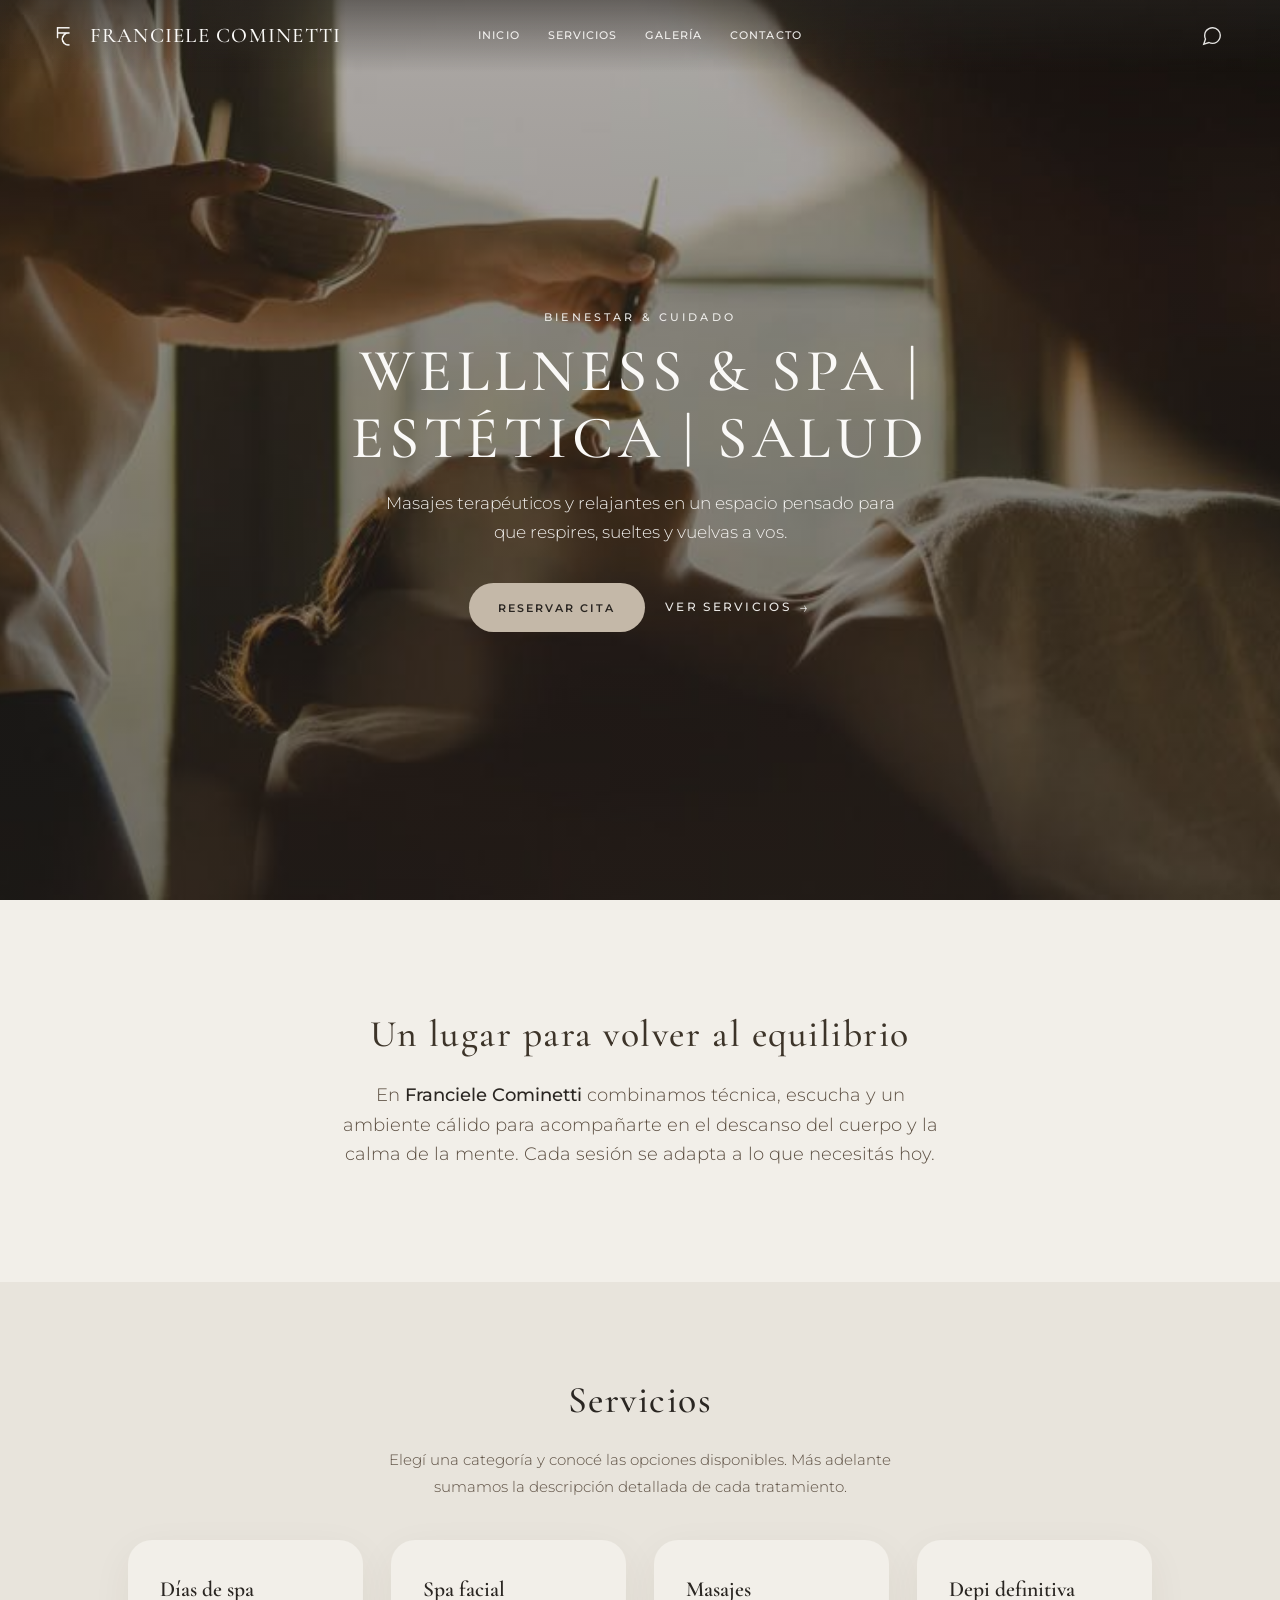
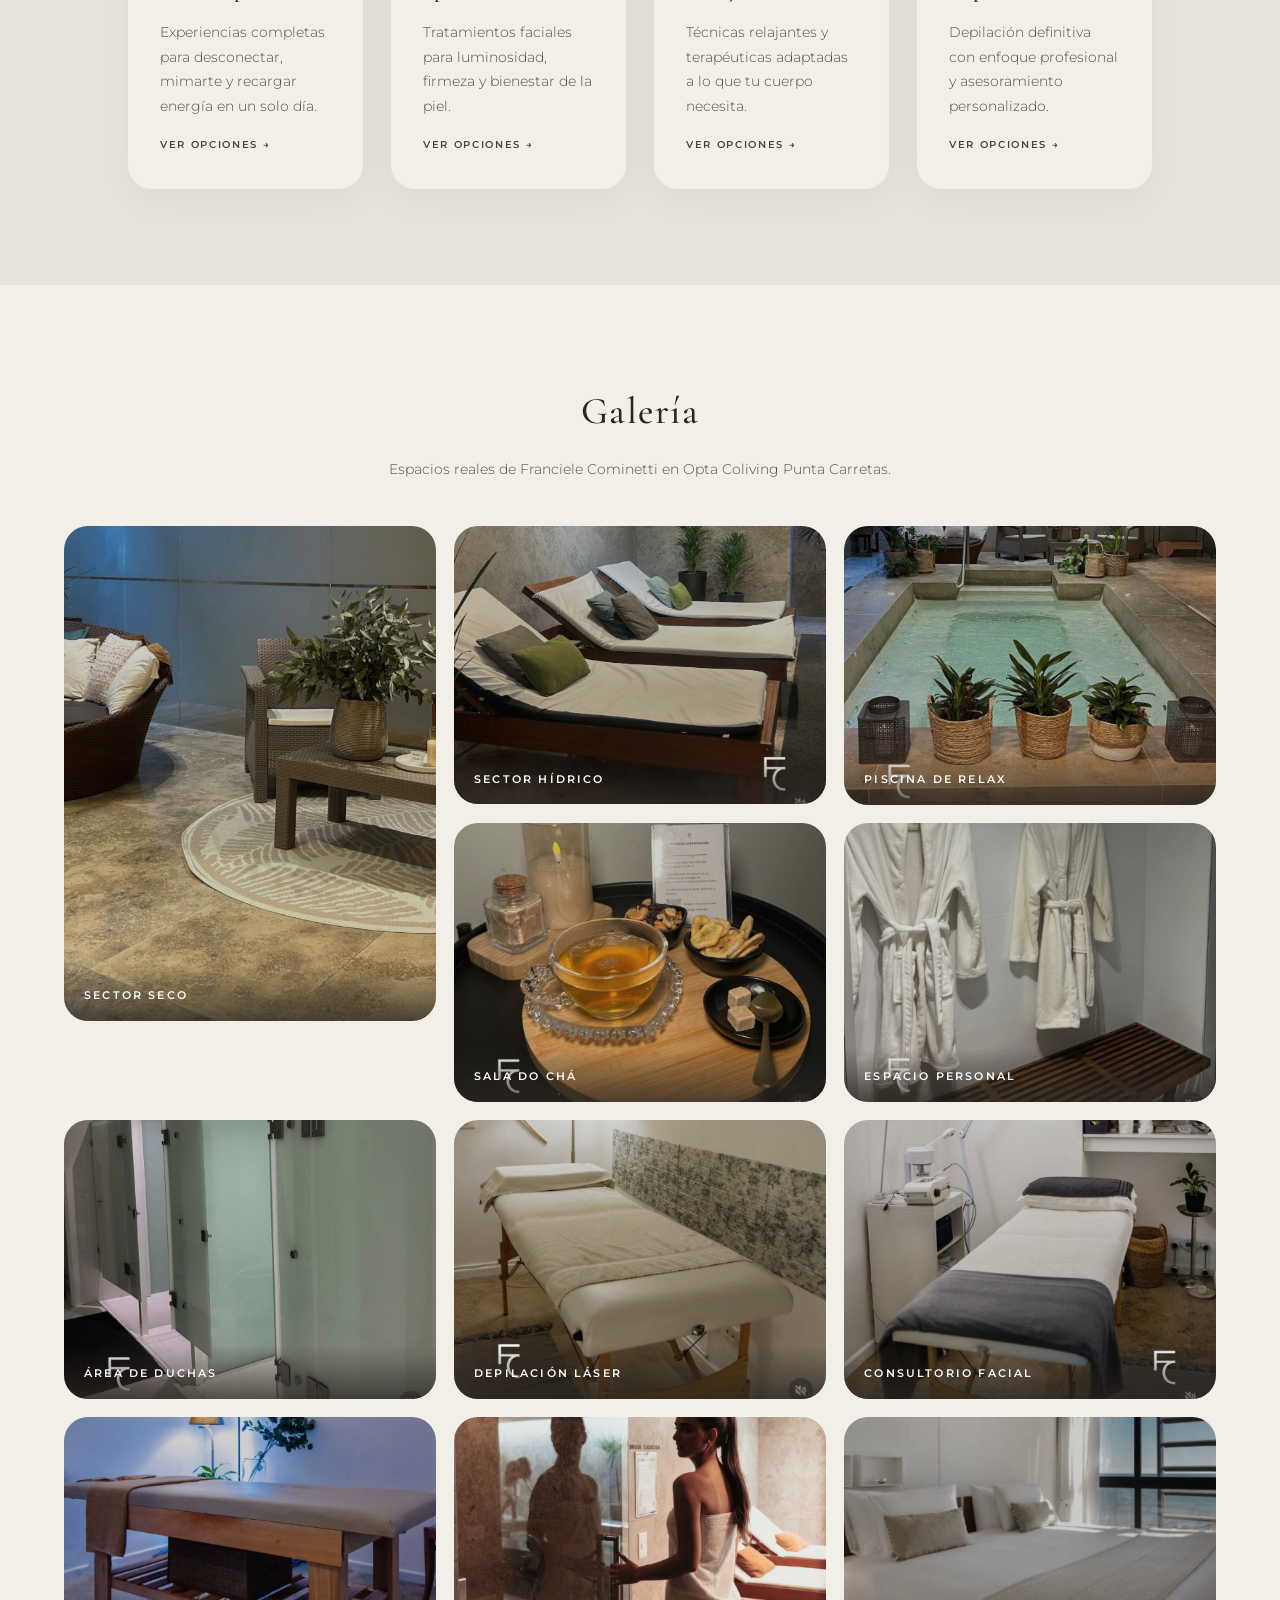
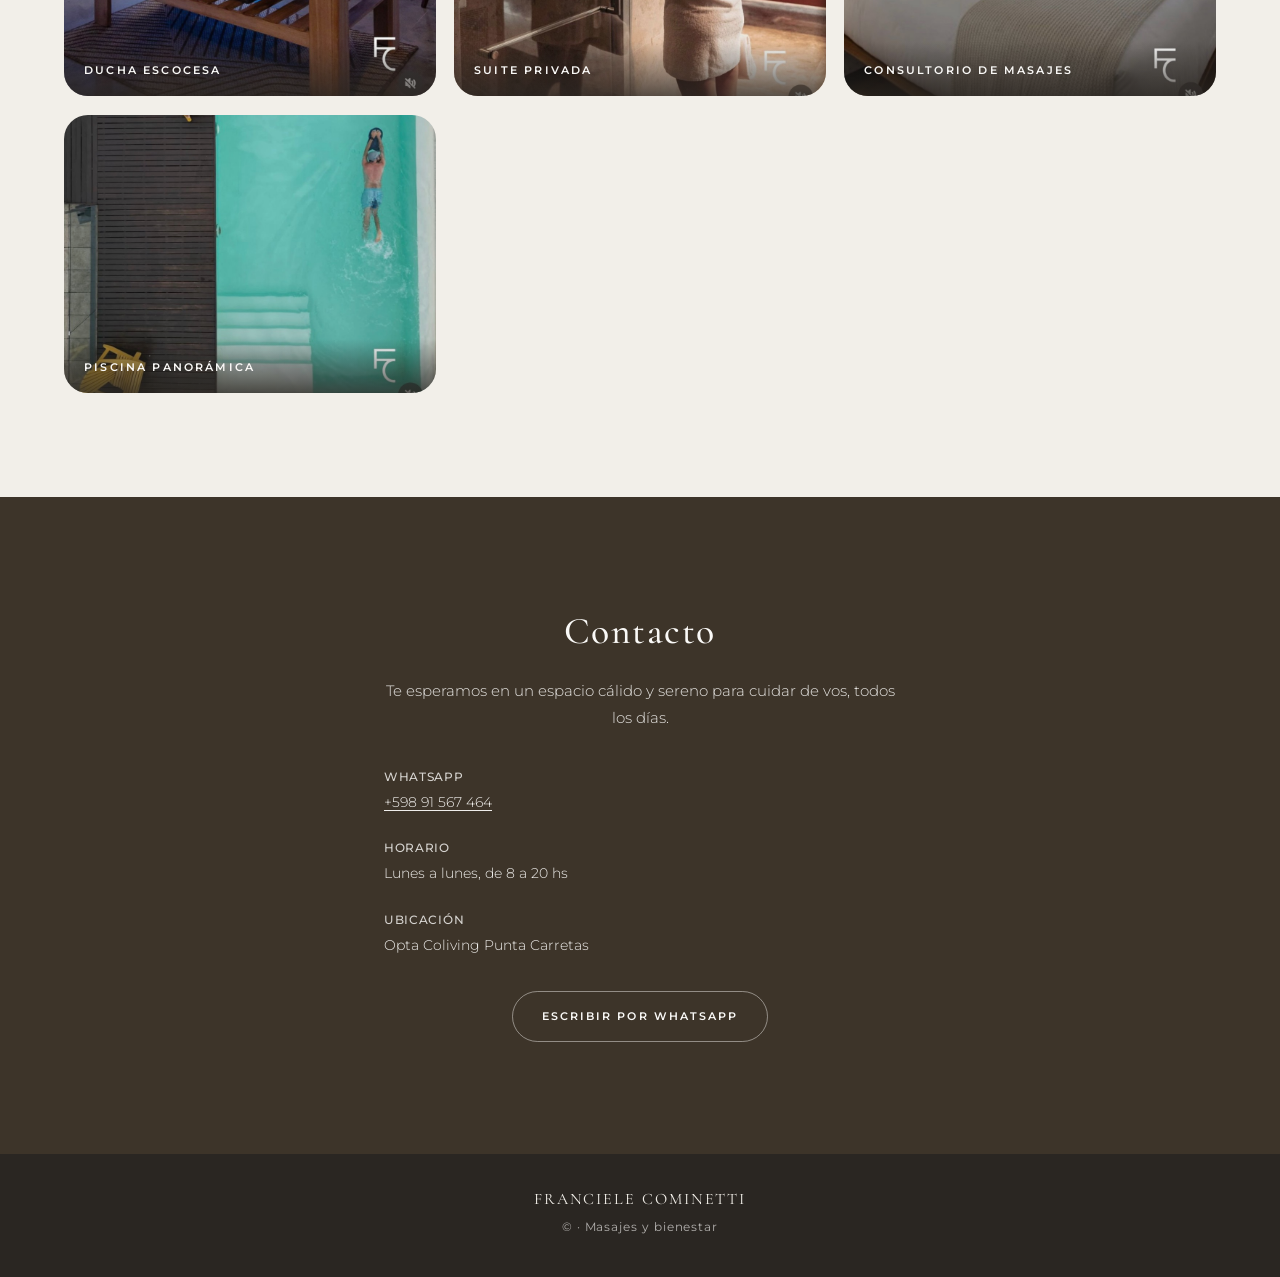
==== index.html @ fbfc8a96 "Create initial Franciele Cominetti website Set up the full multi-page spa site with hero, services, " ====
<!DOCTYPE html>
<html lang="es">
  <head>
    <meta charset="UTF-8" />
    <meta name="viewport" content="width=device-width, initial-scale=1" />
    <meta
      name="description"
      content="Franciele Cominetti — Centro de masajes y bienestar. Experiencias personalizadas en un ambiente cálido y sereno."
    />
    <title>Franciele Cominetti | Masajes y bienestar</title>
    <link rel="preconnect" href="https://fonts.googleapis.com" />
    <link rel="preconnect" href="https://fonts.gstatic.com" crossorigin />
    <link
      href="https://fonts.googleapis.com/css2?family=Cormorant+Garamond:ital,wght@0,400;0,500;0,600;1,400&family=Montserrat:wght@300;400;500;600&display=swap"
      rel="stylesheet"
    />
    <link rel="stylesheet" href="css/styles.css" />
  </head>
  <body>
    <header class="site-header">
      <a href="index.html" class="logo">
        <span class="logo__mark" aria-hidden="true"></span>
        <span class="logo__text">Franciele Cominetti</span>
      </a>
      <nav class="nav" aria-label="Principal">
        <a href="index.html#inicio">Inicio</a>
        <a href="index.html#servicios">Servicios</a>
        <a href="index.html#galeria">Galería</a>
        <a href="index.html#contacto">Contacto</a>
      </nav>
      <a
        class="nav-icon"
        href="index.html#contacto"
        aria-label="Ir a contacto"
      >
        <svg width="22" height="22" viewBox="0 0 24 24" fill="none" stroke="currentColor" stroke-width="1.5" aria-hidden="true">
          <path d="M21 11.5a8.38 8.38 0 0 1-.9 3.8 8.5 8.5 0 0 1-7.6 4.7 8.38 8.38 0 0 1-3.8-.9L3 21l1.9-5.7a8.38 8.38 0 0 1-.9-3.8 8.5 8.5 0 0 1 4.7-7.6 8.38 8.38 0 0 1 3.8-.9h.5a8.48 8.48 0 0 1 8 8v.5z" />
        </svg>
      </a>
    </header>

    <main id="inicio">
      <section class="hero">
        <div class="hero__media" role="img" aria-label="Ambiente de sala de masajes"></div>
        <div class="hero__overlay"></div>
        <div class="hero__content">
          <p class="hero__eyebrow">Bienestar &amp; cuidado</p>
          <h1 class="hero__title">WELLNESS &amp; SPA | ESTÉTICA | SALUD</h1>
          <p class="hero__subtitle">
            Masajes terapéuticos y relajantes en un espacio pensado para que respires, sueltes y vuelvas a vos.
          </p>
          <div class="hero__actions">
            <a class="btn btn--primary" href="index.html#contacto">Reservar cita</a>
            <a class="hero__link" href="#servicios">
              Ver servicios
              <span class="hero__arrow" aria-hidden="true">→</span>
            </a>
          </div>
        </div>
      </section>

      <section class="intro" id="sobre">
        <div class="intro__inner">
          <h2 class="section-title">Un lugar para volver al equilibrio</h2>
          <p class="intro__text">
            En <strong>Franciele Cominetti</strong> combinamos técnica, escucha y un ambiente cálido para
            acompañarte en el descanso del cuerpo y la calma de la mente. Cada sesión se adapta a lo que
            necesitás hoy.
          </p>
        </div>
      </section>

      <section class="services-landing" id="servicios">
        <div class="services-landing__inner">
          <h2 class="section-title section-title--dark">Servicios</h2>
          <p class="services-landing__lead">
            Elegí una categoría y conocé las opciones disponibles. Más adelante sumamos la descripción detallada de cada tratamiento.
          </p>
          <ul class="services-landing__grid">
            <li>
              <a href="dias-spa.html" class="service-card">
                <h3 class="service-card__title">Días de spa</h3>
                <p class="service-card__text">
                  Experiencias completas para desconectar, mimarte y recargar energía en un solo día.
                </p>
                <span class="service-card__cta">Ver opciones →</span>
              </a>
            </li>
            <li>
              <a href="spa-facial.html" class="service-card">
                <h3 class="service-card__title">Spa facial</h3>
                <p class="service-card__text">
                  Tratamientos faciales para luminosidad, firmeza y bienestar de la piel.
                </p>
                <span class="service-card__cta">Ver opciones →</span>
              </a>
            </li>
            <li>
              <a href="masajes.html" class="service-card">
                <h3 class="service-card__title">Masajes</h3>
                <p class="service-card__text">
                  Técnicas relajantes y terapéuticas adaptadas a lo que tu cuerpo necesita.
                </p>
                <span class="service-card__cta">Ver opciones →</span>
              </a>
            </li>
            <li>
              <a href="depi-definitiva.html" class="service-card">
                <h3 class="service-card__title">Depi definitiva</h3>
                <p class="service-card__text">
                  Depilación definitiva con enfoque profesional y asesoramiento personalizado.
                </p>
                <span class="service-card__cta">Ver opciones →</span>
              </a>
            </li>
          </ul>
        </div>
      </section>

      <section class="gallery" id="galeria">
        <div class="gallery__inner">
          <h2 class="section-title section-title--dark">Galería</h2>
          <p class="gallery__lead">
            Espacios reales de Franciele Cominetti en Opta Coliving Punta Carretas.
          </p>
          <div class="gallery__grid">
            <figure class="gallery__item gallery__item--tall">
              <img
                src="assets/gallery/gallery-01.png"
                alt="Sector seco del spa"
                width="1080"
                height="1350"
                loading="lazy"
              />
              <figcaption>Sector seco</figcaption>
            </figure>
            <figure class="gallery__item">
              <img
                src="assets/gallery/gallery-02.png"
                alt="Sector hídrico con reposeras"
                width="1080"
                height="1350"
                loading="lazy"
              />
              <figcaption>Sector hídrico</figcaption>
            </figure>
            <figure class="gallery__item">
              <img
                src="assets/gallery/gallery-03.png"
                alt="Pileta del sector hídrico"
                width="1080"
                height="1350"
                loading="lazy"
              />
              <figcaption>Piscina de relax</figcaption>
            </figure>
            <figure class="gallery__item">
              <img
                src="assets/gallery/gallery-04.png"
                alt="Sala de té"
                width="1080"
                height="1350"
                loading="lazy"
              />
              <figcaption>Sala do chá</figcaption>
            </figure>
            <figure class="gallery__item">
              <img
                src="assets/gallery/gallery-05.png"
                alt="Espacio personal con lockers"
                width="1080"
                height="1350"
                loading="lazy"
              />
              <figcaption>Espacio personal</figcaption>
            </figure>
            <figure class="gallery__item">
              <img
                src="assets/gallery/gallery-06.png"
                alt="Área de duchas privadas"
                width="1080"
                height="1350"
                loading="lazy"
              />
              <figcaption>Área de duchas</figcaption>
            </figure>
            <figure class="gallery__item">
              <img
                src="assets/gallery/gallery-07.png"
                alt="Consultorio de depilación láser"
                width="1080"
                height="1350"
                loading="lazy"
              />
              <figcaption>Depilación láser</figcaption>
            </figure>
            <figure class="gallery__item">
              <img
                src="assets/gallery/gallery-08.png"
                alt="Consultorio facial"
                width="1080"
                height="1350"
                loading="lazy"
              />
              <figcaption>Consultorio facial</figcaption>
            </figure>
            <figure class="gallery__item">
              <img
                src="assets/gallery/gallery-09.png"
                alt="Ducha escocesa"
                width="1080"
                height="1350"
                loading="lazy"
              />
              <figcaption>Ducha escocesa</figcaption>
            </figure>
            <figure class="gallery__item">
              <img
                src="assets/gallery/gallery-10.png"
                alt="Suite privada"
                width="1080"
                height="1350"
                loading="lazy"
              />
              <figcaption>Suite privada</figcaption>
            </figure>
            <figure class="gallery__item">
              <img
                src="assets/gallery/gallery-11.png"
                alt="Consultorio de masajes"
                width="1080"
                height="1350"
                loading="lazy"
              />
              <figcaption>Consultorio de masajes</figcaption>
            </figure>
            <figure class="gallery__item">
              <img
                src="assets/gallery/gallery-12.png"
                alt="Piscina panorámica"
                width="1080"
                height="1350"
                loading="lazy"
              />
              <figcaption>Piscina panorámica</figcaption>
            </figure>
          </div>
        </div>
      </section>

      <section class="contact" id="contacto">
        <div class="contact__inner">
          <h2 class="section-title">Contacto</h2>
          <p class="contact__text">
            Te esperamos en un espacio cálido y sereno para cuidar de vos, todos los días.
          </p>
          <div class="contact__block">
            <p><strong>WhatsApp</strong><br /><a href="https://wa.me/59891567464">+598 91 567 464</a></p>
            <p><strong>Horario</strong><br />Lunes a lunes, de 8 a 20 hs</p>
            <p><strong>Ubicación</strong><br />Opta Coliving Punta Carretas</p>
          </div>
          <a class="btn btn--primary btn--outline" href="https://wa.me/59891567464">Escribir por WhatsApp</a>
        </div>
      </section>
    </main>

    <footer class="site-footer">
      <p class="site-footer__brand">Franciele Cominetti</p>
      <p class="site-footer__copy">© <span id="year"></span> · Masajes y bienestar</p>
    </footer>

    <script src="js/main.js"></script>
  </body>
</html>
---- css/styles.css ----
/* Franciele Cominetti — base estética: cálida, serif + sans, mucho aire */

:root {
  --cream: #f2efe9;
  --cream-dark: #e8e4dc;
  --wood: #3d3429;
  --wood-soft: #5c4f42;
  --charcoal: #2a2622;
  --sand: #c4b8a8;
  --sand-deep: #a89884;
  --white: #faf9f7;
  --overlay: rgba(42, 38, 34, 0.45);
  --radius-pill: 999px;
  --radius-card: 24px;
  --font-serif: "Cormorant Garamond", Georgia, serif;
  --font-sans: "Montserrat", system-ui, sans-serif;
  --header-h: 4.5rem;
  --ease: cubic-bezier(0.4, 0, 0.2, 1);
}

*,
*::before,
*::after {
  box-sizing: border-box;
}

html {
  scroll-behavior: smooth;
}

body {
  margin: 0;
  font-family: var(--font-sans);
  font-weight: 400;
  font-size: 1rem;
  line-height: 1.65;
  color: var(--charcoal);
  background: var(--cream);
}

img {
  max-width: 100%;
  height: auto;
  display: block;
  vertical-align: middle;
}

a {
  color: inherit;
  text-decoration: none;
}

a:hover {
  opacity: 0.85;
}

/* ——— Header ——— */
.site-header {
  position: fixed;
  top: 0;
  left: 0;
  right: 0;
  z-index: 100;
  display: grid;
  grid-template-columns: 1fr auto 1fr;
  align-items: center;
  gap: 1rem;
  min-height: var(--header-h);
  padding: 0 clamp(1.25rem, 4vw, 3rem);
  background: linear-gradient(to bottom, rgba(42, 38, 34, 0.55), transparent);
  color: var(--white);
}

.site-header .logo {
  justify-self: start;
  display: inline-flex;
  align-items: center;
  gap: 0.65rem;
  font-family: var(--font-serif);
  font-size: clamp(1.05rem, 2.2vw, 1.3rem);
  font-weight: 500;
  letter-spacing: 0.06em;
  text-transform: uppercase;
  color: inherit;
}

/* Monograma: el PNG tiene letras claras sobre negro; máscara por luminancia = sin “caja” negra */
.logo__mark {
  display: block;
  flex-shrink: 0;
  width: clamp(1.5rem, 3.4vw, 1.95rem);
  height: clamp(1.85rem, 4.2vw, 2.4rem);
  background-color: currentColor;
  -webkit-mask-image: url("../assets/logo/logo-fc.png");
  mask-image: url("../assets/logo/logo-fc.png");
  -webkit-mask-size: contain;
  mask-size: contain;
  -webkit-mask-repeat: no-repeat;
  mask-repeat: no-repeat;
  -webkit-mask-position: center;
  mask-position: center;
  mask-mode: luminance;
}

.logo__text {
  line-height: 1.15;
}

/* Header en páginas internas (sin hero a pantalla completa) */
.site-header--page {
  background: rgba(242, 239, 233, 0.94);
  color: var(--charcoal);
  border-bottom: 1px solid rgba(61, 52, 41, 0.08);
  backdrop-filter: blur(10px);
  -webkit-backdrop-filter: blur(10px);
}

.site-header--page .logo {
  color: var(--charcoal);
}

.site-header--page .nav a {
  color: var(--charcoal);
  opacity: 0.88;
}

.site-header--page .nav a:hover,
.site-header--page .nav a[aria-current="page"] {
  opacity: 1;
}

.site-header--page .nav a[aria-current="page"] {
  text-decoration: underline;
  text-underline-offset: 4px;
}

.site-header--page .nav-icon {
  color: var(--wood);
}

.nav {
  display: none;
  flex-wrap: wrap;
  justify-content: center;
  gap: clamp(0.65rem, 1.8vw, 1.35rem) clamp(1rem, 2.5vw, 1.75rem);
  font-size: 0.68rem;
  font-weight: 500;
  letter-spacing: 0.1em;
  text-transform: uppercase;
  max-width: 52rem;
}

.nav a {
  opacity: 0.92;
}

.nav a:hover {
  opacity: 1;
}

.nav-icon {
  justify-self: end;
  display: flex;
  align-items: center;
  justify-content: center;
  width: 2.5rem;
  height: 2.5rem;
  border-radius: 50%;
  color: var(--white);
  opacity: 0.9;
  transition: opacity 0.35s var(--ease), transform 0.35s var(--ease);
}

.nav-icon:hover {
  opacity: 1;
  transform: scale(1.05);
}

@media (min-width: 768px) {
  .nav {
    display: flex;
  }
}

/* ——— Hero ——— */
.hero {
  position: relative;
  min-height: 100vh;
  min-height: 100dvh;
  display: flex;
  align-items: center;
  justify-content: center;
  padding: calc(var(--header-h) + 2rem) clamp(1.25rem, 5vw, 3rem) 4rem;
  text-align: center;
  color: var(--white);
}

.hero__media {
  position: absolute;
  inset: 0;
  background-color: var(--wood);
  background-image: url("../assets/hero/hero-main.png");
  background-size: cover;
  background-position: center center;
}

.hero__overlay {
  position: absolute;
  inset: 0;
  background: linear-gradient(
    180deg,
    rgba(42, 38, 34, 0.35) 0%,
    var(--overlay) 45%,
    rgba(42, 38, 34, 0.55) 100%
  );
}

.hero__content {
  position: relative;
  z-index: 1;
  max-width: 40rem;
  animation: heroIn 1.2s var(--ease) both;
}

@keyframes heroIn {
  from {
    opacity: 0;
    transform: translateY(18px);
  }
  to {
    opacity: 1;
    transform: translateY(0);
  }
}

.hero__eyebrow {
  margin: 0 0 0.75rem;
  font-size: 0.7rem;
  font-weight: 500;
  letter-spacing: 0.28em;
  text-transform: uppercase;
  opacity: 0.9;
}

.hero__title {
  margin: 0 0 1rem;
  font-family: var(--font-serif);
  font-weight: 500;
  font-size: clamp(2.35rem, 7vw, 3.75rem);
  line-height: 1.12;
  letter-spacing: 0.08em;
  text-transform: uppercase;
}

.hero__subtitle {
  margin: 0 0 2.25rem;
  font-size: clamp(0.95rem, 2vw, 1.05rem);
  font-weight: 300;
  line-height: 1.75;
  opacity: 0.95;
  max-width: 32rem;
  margin-left: auto;
  margin-right: auto;
}

.hero__actions {
  display: flex;
  flex-direction: column;
  align-items: center;
  gap: 1.25rem;
}

@media (min-width: 480px) {
  .hero__actions {
    flex-direction: row;
    flex-wrap: wrap;
    justify-content: center;
  }
}

.btn {
  display: inline-flex;
  align-items: center;
  justify-content: center;
  padding: 0.95rem 1.85rem;
  font-family: var(--font-sans);
  font-size: 0.7rem;
  font-weight: 600;
  letter-spacing: 0.18em;
  text-transform: uppercase;
  border: none;
  border-radius: var(--radius-pill);
  cursor: pointer;
  transition: background 0.4s var(--ease), color 0.4s var(--ease), transform 0.35s var(--ease);
}

.btn--primary {
  background: var(--sand);
  color: var(--charcoal);
}

.btn--primary:hover {
  background: var(--cream);
  transform: translateY(-2px);
}

.btn--outline {
  background: transparent;
  color: var(--white);
  border: 1px solid rgba(250, 249, 247, 0.45);
}

.btn--outline:hover {
  background: rgba(250, 249, 247, 0.12);
  border-color: rgba(250, 249, 247, 0.65);
}

.hero__link {
  font-size: 0.72rem;
  font-weight: 500;
  letter-spacing: 0.2em;
  text-transform: uppercase;
  color: var(--white);
  display: inline-flex;
  align-items: center;
  gap: 0.5rem;
  opacity: 0.92;
  transition: gap 0.35s var(--ease), opacity 0.35s var(--ease);
}

.hero__link:hover {
  opacity: 1;
  gap: 0.65rem;
}

.hero__arrow {
  font-size: 1rem;
  font-weight: 300;
}

/* ——— Sections shared ——— */
.section-title {
  margin: 0 0 1.5rem;
  font-family: var(--font-serif);
  font-weight: 500;
  font-size: clamp(1.75rem, 4vw, 2.35rem);
  letter-spacing: 0.04em;
  line-height: 1.2;
  text-align: center;
  color: var(--wood);
}

.section-title--dark {
  color: var(--charcoal);
}

/* ——— Intro ——— */
.intro {
  padding: clamp(4.5rem, 12vw, 7rem) clamp(1.25rem, 5vw, 3rem);
  background: var(--cream);
}

.intro__inner {
  max-width: 38rem;
  margin: 0 auto;
  text-align: center;
}

.intro__text {
  margin: 0;
  font-size: clamp(1rem, 2.2vw, 1.125rem);
  font-weight: 300;
  color: var(--wood-soft);
}

.intro__text strong {
  font-weight: 500;
  color: var(--charcoal);
}

/* ——— Inicio: grid de servicios (tarjetas a otras páginas) ——— */
.services-landing {
  padding: clamp(4rem, 10vw, 6rem) clamp(1.25rem, 5vw, 3rem);
  background: var(--cream-dark);
  scroll-margin-top: calc(var(--header-h) + 0.75rem);
}

.services-landing__inner {
  max-width: 64rem;
  margin: 0 auto;
}

.services-landing__lead {
  margin: 0 auto 2.5rem;
  max-width: 36rem;
  text-align: center;
  font-size: 0.95rem;
  font-weight: 300;
  color: var(--wood-soft);
  line-height: 1.75;
}

.services-landing__grid {
  list-style: none;
  margin: 0;
  padding: 0;
  display: grid;
  gap: 1.5rem;
}

@media (min-width: 560px) {
  .services-landing__grid {
    grid-template-columns: repeat(2, 1fr);
  }
}

@media (min-width: 1000px) {
  .services-landing__grid {
    grid-template-columns: repeat(4, 1fr);
    gap: 1.75rem;
  }
}

.service-card {
  display: block;
  height: 100%;
  background: var(--cream);
  border-radius: var(--radius-card);
  padding: clamp(1.5rem, 3vw, 2rem);
  box-shadow: 0 12px 40px rgba(61, 52, 41, 0.06);
  transition: transform 0.45s var(--ease), box-shadow 0.45s var(--ease);
  color: inherit;
}

.service-card:hover {
  transform: translateY(-4px);
  box-shadow: 0 20px 48px rgba(61, 52, 41, 0.1);
}

.service-card__title {
  margin: 0 0 0.75rem;
  font-family: var(--font-serif);
  font-size: 1.35rem;
  font-weight: 600;
  color: var(--charcoal);
}

.service-card__text {
  margin: 0;
  font-size: 0.9rem;
  font-weight: 300;
  color: var(--wood-soft);
  line-height: 1.7;
}

.service-card__cta {
  display: inline-block;
  margin-top: 1.15rem;
  font-size: 0.65rem;
  font-weight: 600;
  letter-spacing: 0.16em;
  text-transform: uppercase;
  color: var(--wood);
  opacity: 0.9;
}

.service-card:hover .service-card__cta {
  opacity: 1;
}

/* ——— Páginas internas de servicio ——— */
.page-main {
  padding-top: var(--header-h);
}

.page-head {
  padding: clamp(2.5rem, 6vw, 3.5rem) clamp(1.25rem, 5vw, 3rem) clamp(1.5rem, 4vw, 2rem);
  text-align: center;
  background: var(--cream);
}

.page-head--alt {
  background: var(--cream-dark);
}

.back-link {
  display: inline-block;
  margin-bottom: 1.25rem;
  font-size: 0.68rem;
  font-weight: 600;
  letter-spacing: 0.12em;
  text-transform: uppercase;
  color: var(--wood-soft);
  transition: color 0.3s var(--ease);
}

.back-link:hover {
  color: var(--charcoal);
  opacity: 1;
}

.page-head__title {
  margin: 0 0 1rem;
  font-family: var(--font-serif);
  font-weight: 500;
  font-size: clamp(2rem, 5vw, 2.75rem);
  letter-spacing: 0.06em;
  line-height: 1.15;
  text-transform: uppercase;
  color: var(--charcoal);
}

.page-head__intro {
  margin: 0 auto;
  max-width: 38rem;
  font-size: 0.95rem;
  font-weight: 300;
  color: var(--wood-soft);
  line-height: 1.75;
}

.page-head__intro em {
  font-style: italic;
  font-size: 0.9em;
  opacity: 0.92;
}

.page-cta {
  margin: 2.5rem 0 0;
  text-align: center;
}

.service-section {
  padding: clamp(3.75rem, 9vw, 5.5rem) clamp(1.25rem, 5vw, 3rem);
  background: var(--cream);
  scroll-margin-top: calc(var(--header-h) + 0.75rem);
}

.service-section--after-head {
  padding-top: clamp(2rem, 5vw, 3rem);
}

.service-section--alt {
  background: var(--cream-dark);
}

.service-section__inner {
  max-width: 56rem;
  margin: 0 auto;
}

.service-section__title {
  margin: 0 0 1rem;
  font-family: var(--font-serif);
  font-weight: 500;
  font-size: clamp(1.85rem, 4.2vw, 2.5rem);
  letter-spacing: 0.05em;
  line-height: 1.15;
  text-align: center;
  color: var(--charcoal);
}

.service-section__intro {
  margin: 0 auto 2.25rem;
  max-width: 38rem;
  text-align: center;
  font-size: 0.95rem;
  font-weight: 300;
  color: var(--wood-soft);
  line-height: 1.75;
}

.service-section__intro em {
  font-style: italic;
  font-size: 0.88em;
  opacity: 0.92;
}

.service-subgrid {
  list-style: none;
  margin: 0;
  padding: 0;
  display: grid;
  gap: 1.25rem;
}

@media (min-width: 560px) {
  .service-subgrid {
    grid-template-columns: repeat(2, 1fr);
    gap: 1.35rem;
  }
}

@media (min-width: 900px) {
  .service-subgrid {
    grid-template-columns: repeat(3, 1fr);
  }
}

.service-subcard {
  background: var(--cream);
  border-radius: var(--radius-card);
  padding: clamp(1.35rem, 2.5vw, 1.75rem);
  box-shadow: 0 10px 36px rgba(61, 52, 41, 0.06);
  transition: transform 0.45s var(--ease), box-shadow 0.45s var(--ease);
}

.service-section--alt .service-subcard {
  background: var(--cream);
}

.service-subcard:hover {
  transform: translateY(-3px);
  box-shadow: 0 18px 44px rgba(61, 52, 41, 0.09);
}

.service-subcard__name {
  margin: 0 0 0.65rem;
  font-family: var(--font-serif);
  font-size: 1.2rem;
  font-weight: 600;
  color: var(--charcoal);
}

.service-subcard__desc {
  margin: 0;
  font-size: 0.85rem;
  font-weight: 300;
  color: var(--wood-soft);
  line-height: 1.65;
  font-style: italic;
  opacity: 0.95;
}

/* ——— Gallery ——— */
.gallery {
  padding: clamp(4rem, 10vw, 6.5rem) clamp(1.25rem, 5vw, 3rem);
  background: var(--cream);
  scroll-margin-top: calc(var(--header-h) + 0.75rem);
}

.gallery__inner {
  max-width: 72rem;
  margin: 0 auto;
}

.gallery__lead {
  margin: 0 auto 2.75rem;
  max-width: 34rem;
  text-align: center;
  font-size: 0.9rem;
  font-weight: 300;
  color: var(--wood-soft);
}

.gallery__grid {
  display: grid;
  gap: 1rem;
  grid-template-columns: 1fr;
}

@media (min-width: 700px) {
  .gallery__grid {
    grid-template-columns: repeat(6, 1fr);
    grid-auto-rows: minmax(140px, auto);
    gap: 1.15rem;
  }

  .gallery__item--tall {
    grid-column: span 2;
    grid-row: span 2;
  }

  .gallery__item:not(.gallery__item--tall):not(.gallery__item--wide) {
    grid-column: span 2;
  }

  .gallery__item--wide {
    grid-column: span 4;
    grid-row: span 1;
  }
}

.gallery__item {
  position: relative;
  margin: 0;
  border-radius: var(--radius-card);
  overflow: hidden;
  aspect-ratio: 4 / 3;
}

.gallery__item--tall {
  aspect-ratio: 3 / 4;
}

.gallery__item--wide {
  aspect-ratio: 21 / 9;
}

.gallery__item img {
  width: 100%;
  height: 100%;
  object-fit: cover;
  filter: saturate(0.92) contrast(0.98);
  transition: transform 0.7s var(--ease), filter 0.5s var(--ease);
}

.gallery__item:hover img {
  transform: scale(1.04);
  filter: saturate(1) contrast(1);
}

.gallery__item figcaption {
  position: absolute;
  left: 0;
  right: 0;
  bottom: 0;
  padding: 1.25rem 1.25rem 1rem;
  font-size: 0.68rem;
  font-weight: 600;
  letter-spacing: 0.2em;
  text-transform: uppercase;
  color: var(--white);
  background: linear-gradient(transparent, rgba(42, 38, 34, 0.75));
}

/* ——— Contact ——— */
.contact {
  padding: clamp(4.5rem, 11vw, 7rem) clamp(1.25rem, 5vw, 3rem);
  background: var(--wood);
  color: var(--white);
  text-align: center;
  scroll-margin-top: calc(var(--header-h) + 0.75rem);
}

.contact .section-title {
  color: var(--white);
}

.contact__inner {
  max-width: 32rem;
  margin: 0 auto;
}

.contact__text {
  margin: 0 0 2rem;
  font-size: 0.95rem;
  font-weight: 300;
  opacity: 0.9;
  line-height: 1.75;
}

.contact__block {
  margin-bottom: 2rem;
  text-align: left;
  font-size: 0.9rem;
  font-weight: 300;
  line-height: 1.8;
  opacity: 0.95;
}

.contact__block p {
  margin: 0 0 1.25rem;
}

.contact__block p:last-child {
  margin-bottom: 0;
}

.contact__block strong {
  font-weight: 500;
  letter-spacing: 0.06em;
  font-size: 0.72rem;
  text-transform: uppercase;
  opacity: 0.85;
}

.contact__block a {
  text-decoration: underline;
  text-underline-offset: 3px;
}

/* ——— Footer ——— */
.site-footer {
  padding: 2rem clamp(1.25rem, 4vw, 3rem) 2.5rem;
  background: var(--charcoal);
  color: rgba(250, 249, 247, 0.65);
  text-align: center;
}

.site-footer__brand {
  margin: 0 0 0.35rem;
  font-family: var(--font-serif);
  font-size: 1rem;
  letter-spacing: 0.12em;
  text-transform: uppercase;
  color: var(--cream);
}

.site-footer__copy {
  margin: 0;
  font-size: 0.72rem;
  letter-spacing: 0.08em;
}

@media (prefers-reduced-motion: reduce) {
  html {
    scroll-behavior: auto;
  }

  .hero__content {
    animation: none;
  }

  .service-subcard,
  .service-card,
  .gallery__item img,
  .btn,
  .hero__link,
  .nav-icon {
    transition: none;
  }

  .service-subcard:hover,
  .service-card:hover,
  .gallery__item:hover img,
  .btn--primary:hover {
    transform: none;
  }
}
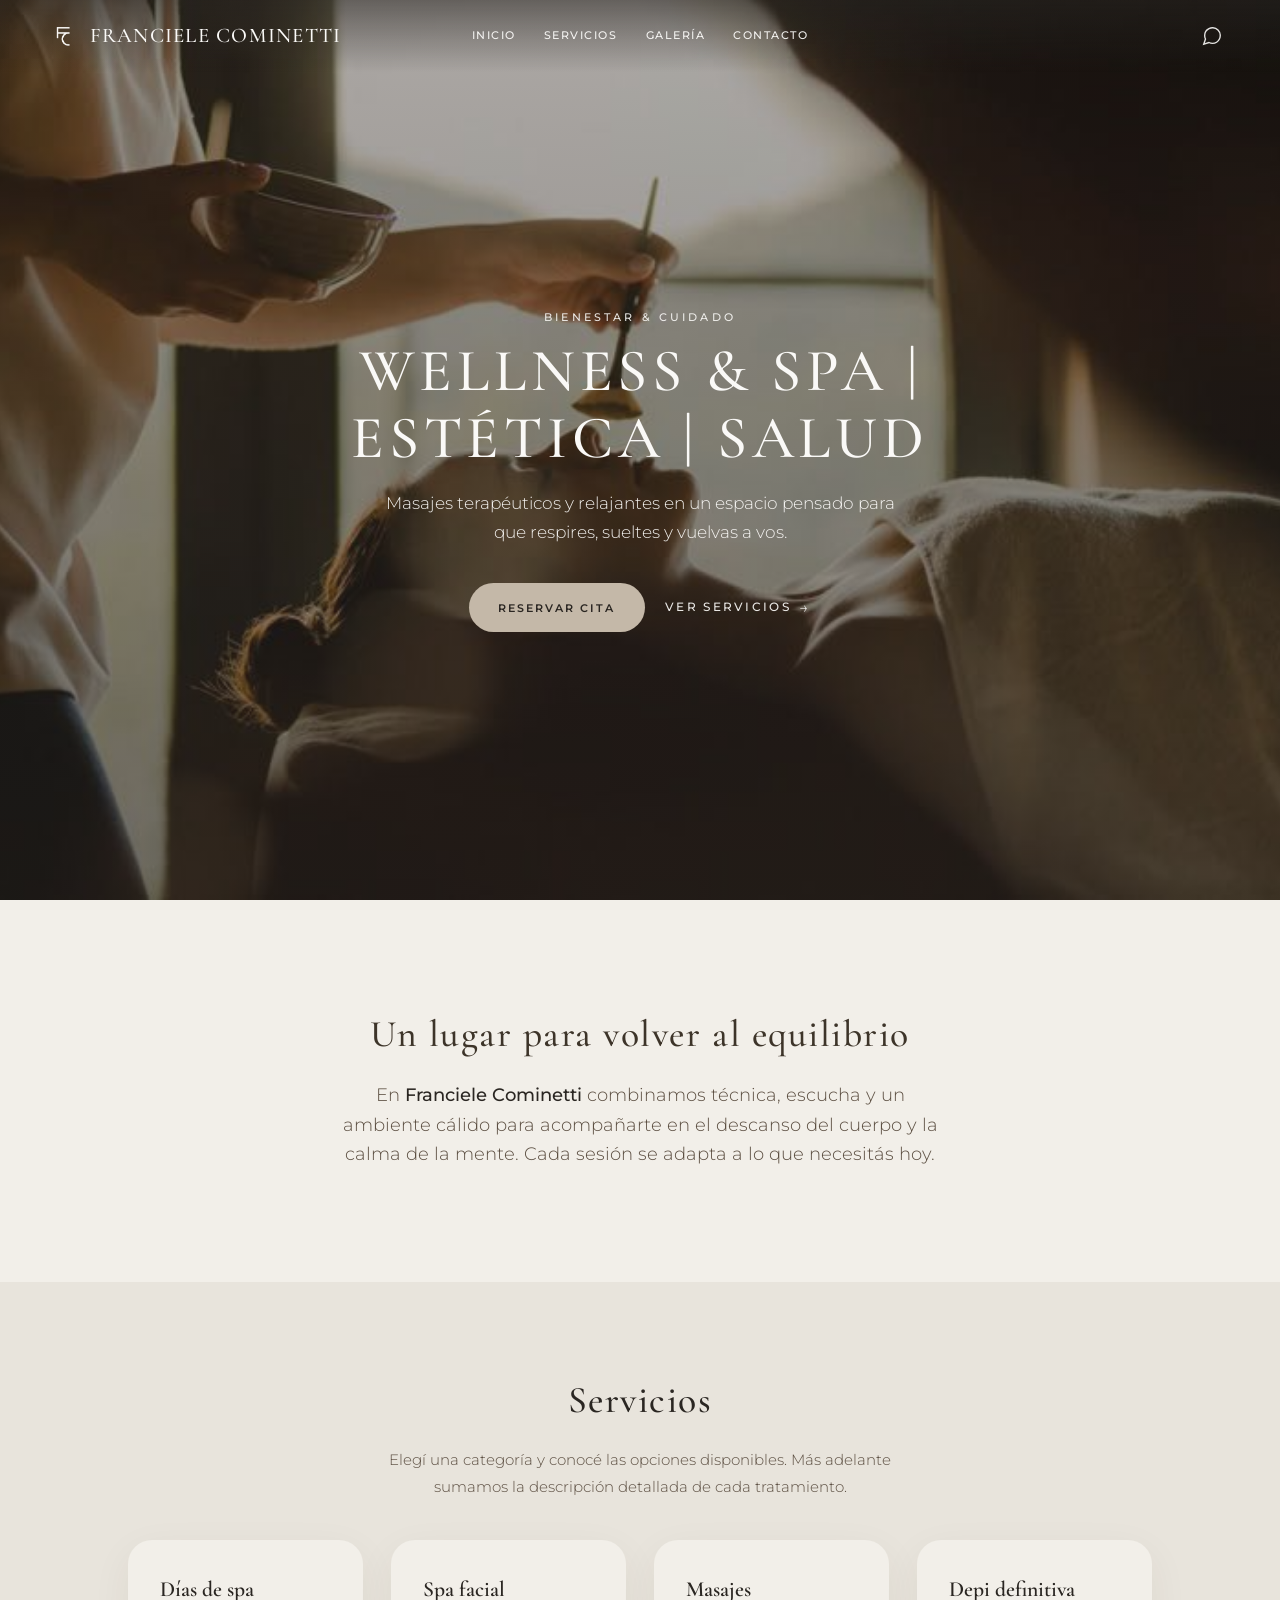
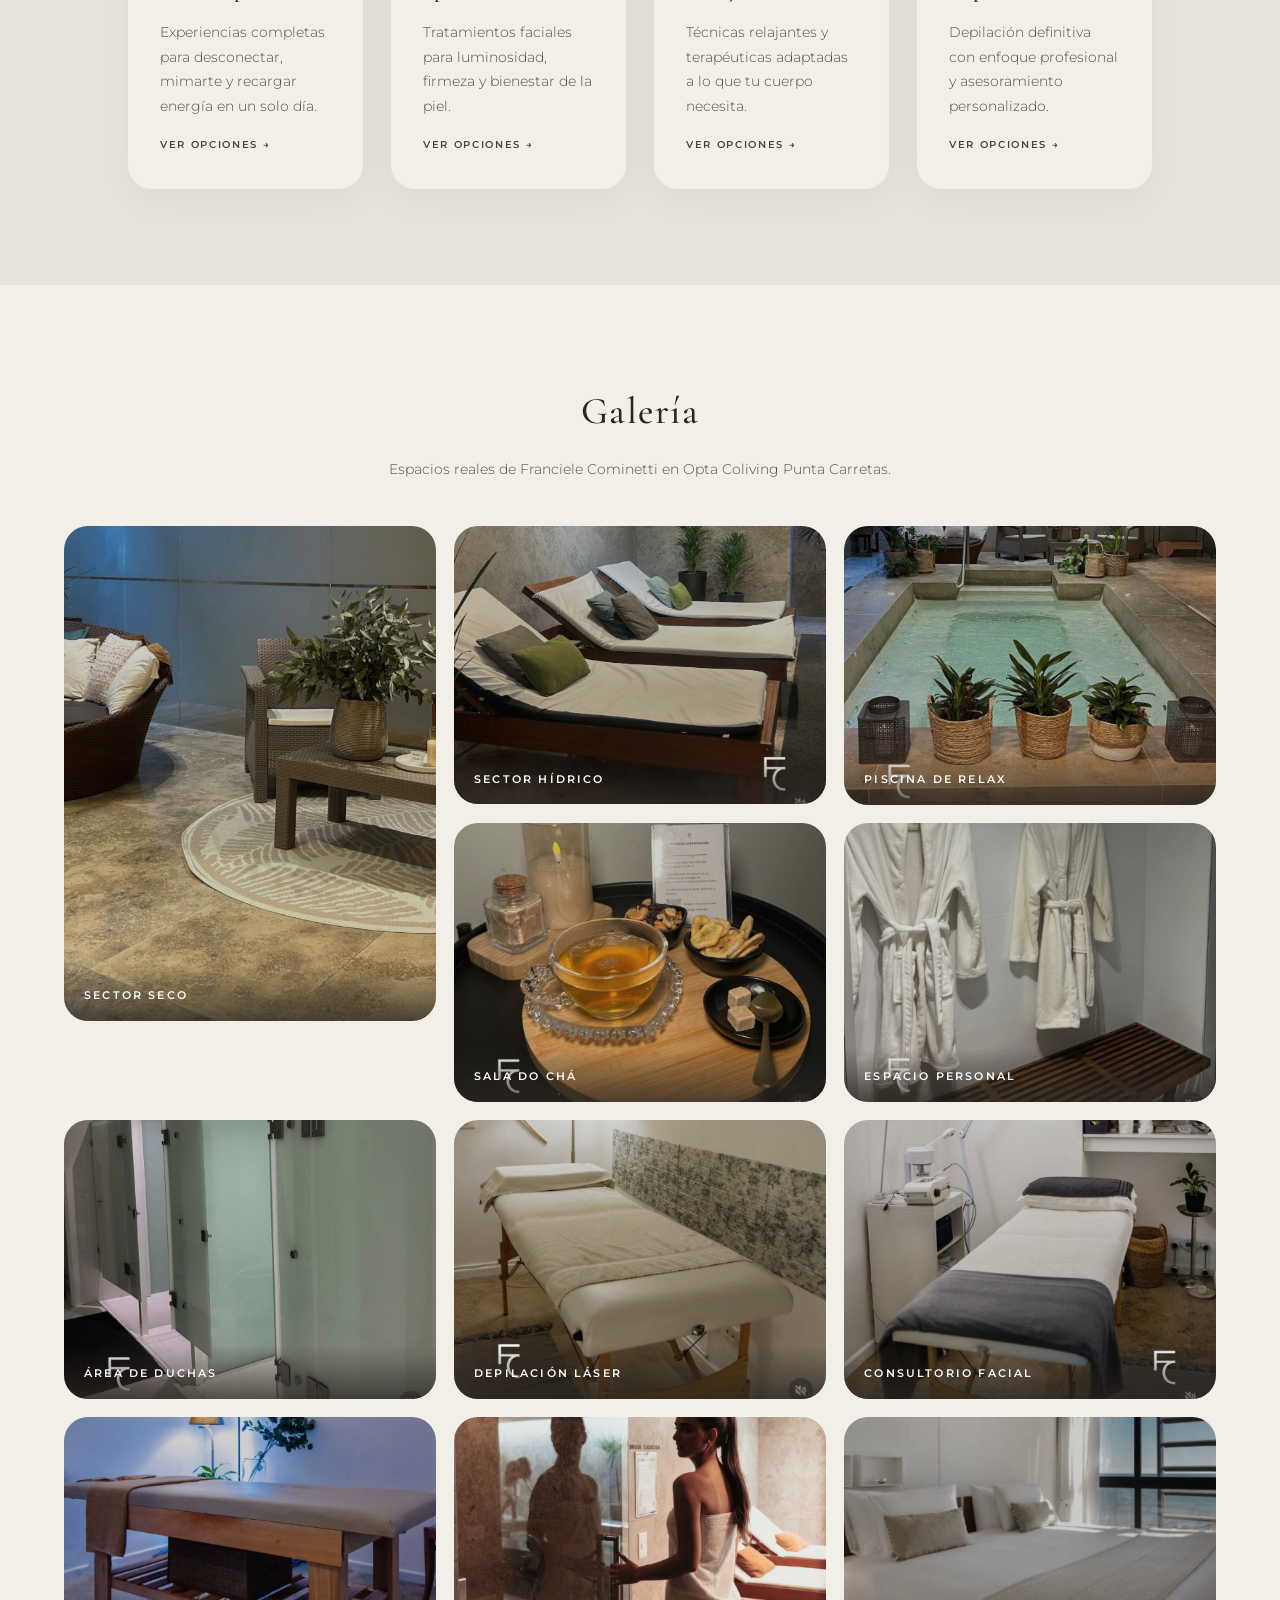
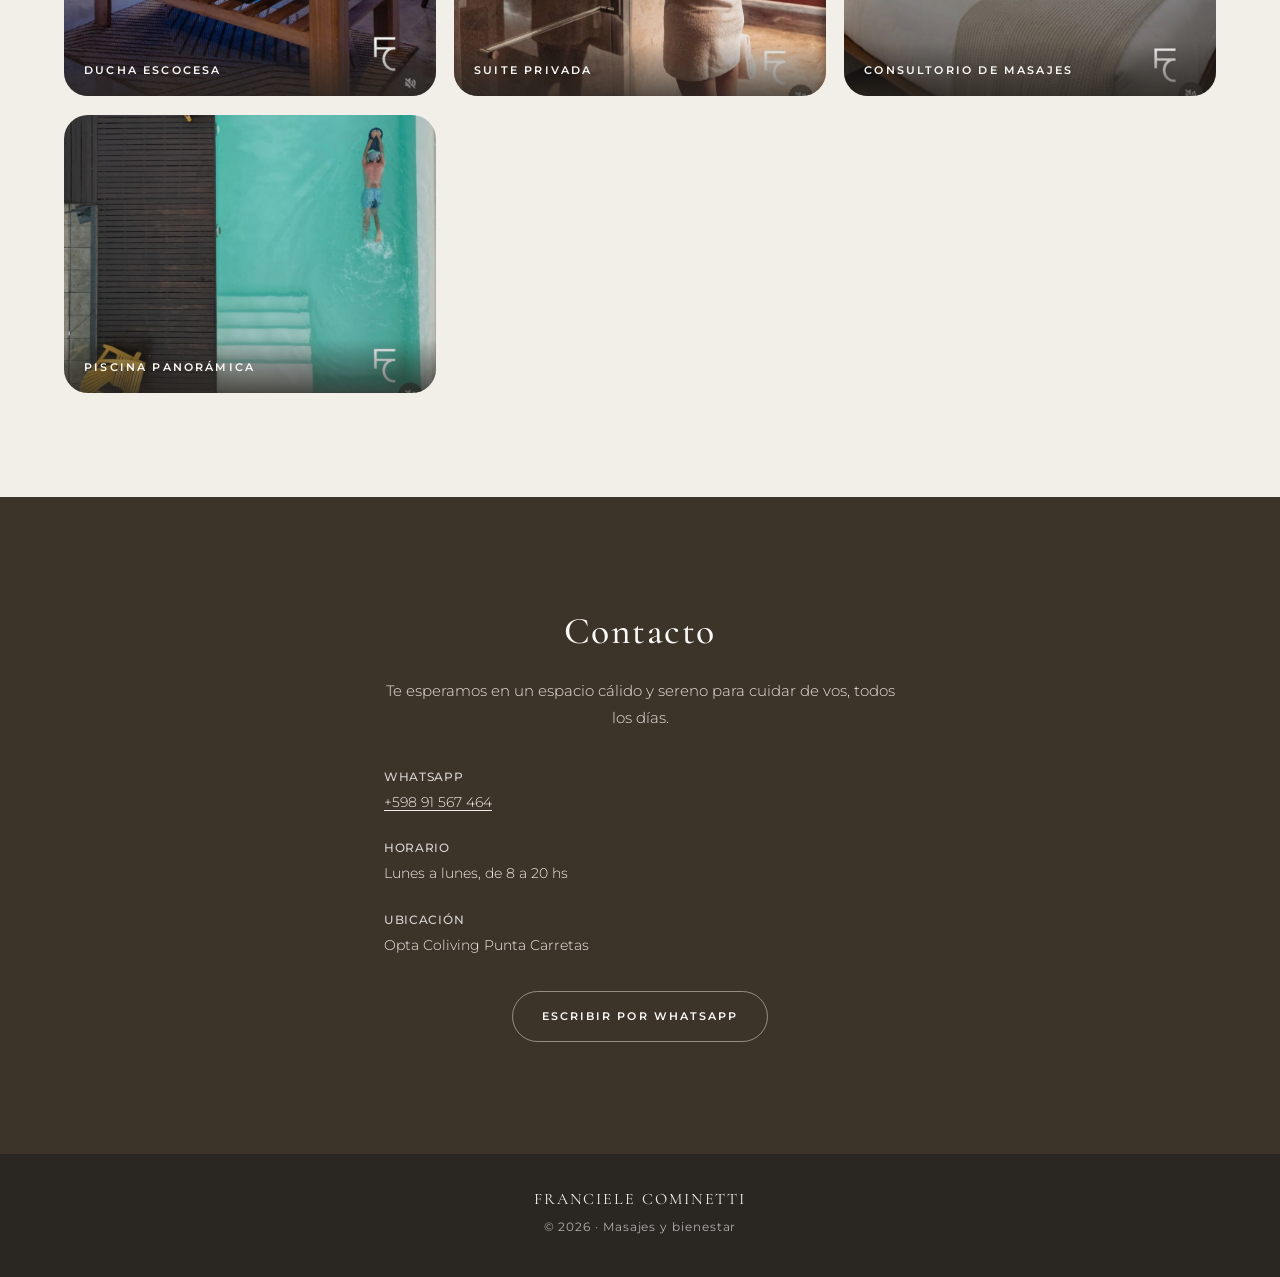
==== commit 3ce771a1: "Servicios" ====
--- a/index.html
+++ b/index.html
@@ -22,12 +22,23 @@
         <span class="logo__mark" aria-hidden="true"></span>
         <span class="logo__text">Franciele Cominetti</span>
       </a>
-      <nav class="nav" aria-label="Principal">
+      <nav class="nav" id="primary-nav" aria-label="Principal">
         <a href="index.html#inicio">Inicio</a>
         <a href="index.html#servicios">Servicios</a>
         <a href="index.html#galeria">Galería</a>
         <a href="index.html#contacto">Contacto</a>
       </nav>
+      <button
+        type="button"
+        class="nav-toggle"
+        aria-expanded="false"
+        aria-controls="primary-nav"
+        aria-label="Abrir menú"
+      >
+        <span class="nav-toggle__bar" aria-hidden="true"></span>
+        <span class="nav-toggle__bar" aria-hidden="true"></span>
+        <span class="nav-toggle__bar" aria-hidden="true"></span>
+      </button>
       <a
         class="nav-icon"
         href="index.html#contacto"
--- a/css/styles.css
+++ b/css/styles.css
@@ -61,10 +61,10 @@
   left: 0;
   right: 0;
   z-index: 100;
-  display: grid;
-  grid-template-columns: 1fr auto 1fr;
+  display: flex;
+  flex-wrap: wrap;
   align-items: center;
-  gap: 1rem;
+  gap: 0.5rem 0.75rem;
   min-height: var(--header-h);
   padding: 0 clamp(1.25rem, 4vw, 3rem);
   background: linear-gradient(to bottom, rgba(42, 38, 34, 0.55), transparent);
@@ -72,7 +72,9 @@
 }
 
 .site-header .logo {
-  justify-self: start;
+  order: 1;
+  flex: 1 1 auto;
+  min-width: 0;
   display: inline-flex;
   align-items: center;
   gap: 0.65rem;
@@ -139,27 +141,117 @@
 }
 
 .nav {
-  display: none;
-  flex-wrap: wrap;
-  justify-content: center;
-  gap: clamp(0.65rem, 1.8vw, 1.35rem) clamp(1rem, 2.5vw, 1.75rem);
-  font-size: 0.68rem;
+  order: 4;
+  flex: 1 1 100%;
+  display: flex;
+  flex-direction: column;
+  align-items: stretch;
+  gap: 0;
+  max-width: none;
+  max-height: 0;
+  overflow: hidden;
+  opacity: 0;
+  padding: 0 clamp(1.25rem, 4vw, 3rem);
+  margin: 0 calc(-1 * clamp(1.25rem, 4vw, 3rem));
+  width: calc(100% + 2 * clamp(1.25rem, 4vw, 3rem));
+  box-sizing: border-box;
+  font-size: 0.72rem;
   font-weight: 500;
-  letter-spacing: 0.1em;
-  text-transform: uppercase;
-  max-width: 52rem;
+  letter-spacing: 0.14em;
+  text-transform: uppercase;
+  background: rgba(42, 38, 34, 0.97);
+  border-bottom: 1px solid rgba(250, 249, 247, 0.08);
+  transition: max-height 0.38s var(--ease), opacity 0.28s var(--ease), padding 0.38s var(--ease);
+}
+
+.site-header.is-nav-open .nav {
+  max-height: 24rem;
+  opacity: 1;
+  padding-top: 0.65rem;
+  padding-bottom: 1rem;
 }
 
 .nav a {
-  opacity: 0.92;
+  opacity: 0.95;
+  padding: 0.85rem 0;
+  border-bottom: 1px solid rgba(250, 249, 247, 0.07);
+}
+
+.nav a:last-child {
+  border-bottom: none;
 }
 
 .nav a:hover {
   opacity: 1;
 }
 
+.site-header--page .nav {
+  background: rgba(232, 228, 220, 0.98);
+  border-bottom-color: rgba(61, 52, 41, 0.12);
+}
+
+.site-header--page .nav a {
+  color: var(--charcoal);
+  border-bottom-color: rgba(42, 38, 34, 0.08);
+}
+
+.nav-toggle {
+  order: 2;
+  margin-left: auto;
+  display: flex;
+  flex-direction: column;
+  justify-content: center;
+  align-items: center;
+  gap: 5px;
+  flex-shrink: 0;
+  width: 2.5rem;
+  height: 2.5rem;
+  padding: 0;
+  border: none;
+  border-radius: 8px;
+  background: transparent;
+  color: inherit;
+  cursor: pointer;
+  transition: background 0.25s var(--ease);
+}
+
+.nav-toggle:hover {
+  background: rgba(250, 249, 247, 0.12);
+}
+
+.site-header--page .nav-toggle:hover {
+  background: rgba(61, 52, 41, 0.08);
+}
+
+.nav-toggle:focus-visible {
+  outline: 2px solid var(--sand);
+  outline-offset: 2px;
+}
+
+.nav-toggle__bar {
+  display: block;
+  width: 1.25rem;
+  height: 2px;
+  background: currentColor;
+  border-radius: 1px;
+  transition: transform 0.28s var(--ease), opacity 0.2s var(--ease);
+  transform-origin: center;
+}
+
+.site-header.is-nav-open .nav-toggle__bar:nth-child(1) {
+  transform: translateY(7px) rotate(45deg);
+}
+
+.site-header.is-nav-open .nav-toggle__bar:nth-child(2) {
+  opacity: 0;
+}
+
+.site-header.is-nav-open .nav-toggle__bar:nth-child(3) {
+  transform: translateY(-7px) rotate(-45deg);
+}
+
 .nav-icon {
-  justify-self: end;
+  order: 3;
   display: flex;
   align-items: center;
   justify-content: center;
@@ -177,8 +269,72 @@
 }
 
 @media (min-width: 768px) {
-  .nav {
-    display: flex;
+  .site-header {
+    display: grid;
+    grid-template-columns: 1fr auto 1fr;
+    align-items: center;
+    gap: 1rem;
+    flex-wrap: nowrap;
+  }
+
+  .site-header .logo {
+    order: 0;
+    grid-column: 1;
+    justify-self: start;
+    flex: unset;
+    min-width: unset;
+  }
+
+  .site-header .nav {
+    order: 0;
+    grid-column: 2;
+    flex: unset;
+    flex-direction: row;
+    flex-wrap: wrap;
+    justify-content: center;
+    gap: clamp(0.65rem, 1.8vw, 1.35rem) clamp(1rem, 2.5vw, 1.75rem);
+    max-width: 52rem;
+    max-height: none;
+    overflow: visible;
+    opacity: 1;
+    padding: 0;
+    margin: 0;
+    width: auto;
+    background: transparent;
+    border-bottom: none;
+    transition: none;
+    font-size: 0.68rem;
+  }
+
+  .site-header.is-nav-open .nav {
+    max-height: none;
+    padding-top: 0;
+    padding-bottom: 0;
+  }
+
+  .nav a {
+    padding: 0;
+    border-bottom: none;
+  }
+
+  .site-header--page .nav {
+    background: transparent;
+    border-bottom: none;
+  }
+
+  .site-header--page .nav a {
+    border-bottom: none;
+  }
+
+  .nav-toggle {
+    display: none;
+    margin-left: 0;
+  }
+
+  .site-header .nav-icon {
+    order: 0;
+    grid-column: 3;
+    justify-self: end;
   }
 }
 
@@ -525,6 +681,116 @@
   opacity: 0.92;
 }
 
+.page-head__text {
+  margin: 1.15rem auto 0;
+  max-width: 38rem;
+  text-align: center;
+  font-size: 0.95rem;
+  font-weight: 300;
+  color: var(--wood-soft);
+  line-height: 1.8;
+}
+
+.page-head__text strong {
+  font-weight: 500;
+  color: var(--charcoal);
+}
+
+.page-head__price {
+  margin: 0 0 1rem;
+  font-size: 1.05rem;
+  font-weight: 400;
+  color: var(--wood-soft);
+  letter-spacing: 0.02em;
+}
+
+.page-head__price strong {
+  font-size: clamp(1.35rem, 3.5vw, 1.75rem);
+  font-weight: 600;
+  color: var(--charcoal);
+}
+
+.page-head__meta {
+  margin: 0 0 0.85rem;
+  font-size: 0.88rem;
+  font-weight: 400;
+  letter-spacing: 0.06em;
+  text-transform: uppercase;
+  color: var(--wood-soft);
+}
+
+.page-head__meta strong {
+  font-weight: 600;
+  color: var(--charcoal);
+  letter-spacing: 0.04em;
+}
+
+.page-head__prices {
+  margin: 0 0 1rem;
+  display: flex;
+  flex-direction: column;
+  gap: 0.35rem;
+  align-items: center;
+}
+
+.page-head__price-line {
+  margin: 0;
+  font-size: 1rem;
+  font-weight: 400;
+  color: var(--wood-soft);
+}
+
+.page-head__price-line strong {
+  font-size: clamp(1.2rem, 3vw, 1.55rem);
+  font-weight: 600;
+  color: var(--charcoal);
+}
+
+.page-head__price-note {
+  margin: 0;
+  max-width: 30rem;
+  font-size: 0.82rem;
+  font-weight: 400;
+  line-height: 1.55;
+  color: var(--wood-soft);
+}
+
+.page-head__price-note strong {
+  font-size: 0.95rem;
+  font-weight: 600;
+  color: var(--charcoal);
+}
+
+.service-subcard__price--multiline .service-subcard__price-small {
+  font-size: 0.72rem;
+  font-weight: 400;
+  color: var(--wood-soft);
+  line-height: 1.35;
+}
+
+.service-subcard__price--multiline .service-subcard__price-small strong {
+  font-size: 0.82rem;
+  font-weight: 600;
+  color: var(--charcoal);
+}
+
+.service-subcard__price--multiline {
+  display: flex;
+  flex-direction: column;
+  gap: 0.25rem;
+  align-items: flex-start;
+}
+
+.service-subcard__price--multiline span {
+  display: block;
+  font-size: 0.82rem;
+  line-height: 1.35;
+}
+
+.service-subcard__price--multiline strong {
+  font-size: 0.95rem;
+}
+
 .page-cta {
   margin: 2.5rem 0 0;
   text-align: center;
@@ -632,6 +898,198 @@
   opacity: 0.95;
 }
 
+.service-subcard--link {
+  display: flex;
+  flex-direction: column;
+  height: 100%;
+  color: inherit;
+  text-decoration: none;
+}
+
+.service-subcard--link:hover {
+  opacity: 1;
+}
+
+.service-subcard__price {
+  margin: 0 0 0.65rem;
+  font-size: 0.9rem;
+  font-weight: 400;
+  color: var(--wood-soft);
+  line-height: 1.4;
+}
+
+.service-subcard__price strong {
+  font-size: 1.1rem;
+  font-weight: 600;
+  color: var(--charcoal);
+}
+
+.service-subcard__hint {
+  margin: auto 0 0;
+  padding-top: 0.5rem;
+  font-size: 0.62rem;
+  font-weight: 600;
+  letter-spacing: 0.14em;
+  text-transform: uppercase;
+  color: var(--wood);
+  opacity: 0.9;
+}
+
+.service-subcard--link:hover .service-subcard__hint {
+  opacity: 1;
+}
+
+/* ——— Detalle día de spa (ej. Spa Supreme) ——— */
+.spa-detail {
+  max-width: 40rem;
+  margin: 0 auto;
+}
+
+.spa-detail__title {
+  margin: 0 0 1rem;
+  font-family: var(--font-serif);
+  font-size: clamp(1.2rem, 2.8vw, 1.45rem);
+  font-weight: 600;
+  letter-spacing: 0.02em;
+  line-height: 1.25;
+  color: var(--charcoal);
+  text-align: left;
+}
+
+.spa-detail__list {
+  margin: 0;
+  padding: 0 0 0 1.15rem;
+  font-size: 0.92rem;
+  font-weight: 300;
+  line-height: 1.75;
+  color: var(--wood-soft);
+}
+
+.spa-detail__list li {
+  margin-bottom: 0.35rem;
+}
+
+.spa-detail__list li:last-child {
+  margin-bottom: 0;
+}
+
+.spa-detail .page-cta {
+  margin-top: 2rem;
+}
+
+/* ——— Depi definitiva (texto estructurado) ——— */
+.depi-content {
+  max-width: 40rem;
+  margin: 0 auto;
+}
+
+.depi-offers-inner {
+  max-width: 56rem;
+  margin: 0 auto;
+  width: 100%;
+}
+
+.depi-offers-grid {
+  display: grid;
+  gap: 1.5rem;
+  align-items: stretch;
+}
+
+@media (min-width: 768px) {
+  .depi-offers-grid {
+    grid-template-columns: 1fr 1fr;
+    gap: 1.75rem;
+  }
+}
+
+.depi-offers-section .depi-offer {
+  height: 100%;
+}
+
+.depi-offers-cta {
+  margin-top: 2.25rem;
+  margin-bottom: 0;
+}
+
+.depi-block-title {
+  margin: 0 0 1.25rem;
+  font-family: var(--font-serif);
+  font-weight: 600;
+  font-size: clamp(1.35rem, 3.2vw, 1.85rem);
+  letter-spacing: 0.03em;
+  line-height: 1.25;
+  color: var(--charcoal);
+  text-transform: none;
+  text-align: left;
+}
+
+.depi-list {
+  margin: 0;
+  padding: 0 0 0 1.15rem;
+  font-size: 0.9rem;
+  font-weight: 300;
+  line-height: 1.7;
+  color: var(--wood-soft);
+}
+
+.depi-list li {
+  margin-bottom: 0.4rem;
+}
+
+.depi-list li:last-child {
+  margin-bottom: 0;
+}
+
+.depi-list--tight {
+  margin-top: 0.35rem;
+}
+
+.depi-offer {
+  padding: clamp(1.35rem, 3vw, 1.85rem);
+  border-radius: var(--radius-card);
+  border: 1px solid rgba(61, 52, 41, 0.12);
+  background: rgba(250, 249, 247, 0.65);
+  box-shadow: 0 10px 36px rgba(61, 52, 41, 0.05);
+}
+
+.service-section--alt .depi-offer {
+  background: var(--cream);
+}
+
+.depi-offer__heading {
+  margin: 0 0 0.85rem;
+  font-family: var(--font-serif);
+  font-size: clamp(1.2rem, 2.8vw, 1.5rem);
+  font-weight: 600;
+  letter-spacing: 0.02em;
+  line-height: 1.2;
+  color: var(--charcoal);
+}
+
+.depi-offer__price {
+  margin: 0 0 1.1rem;
+  font-size: 0.95rem;
+  font-weight: 400;
+  color: var(--wood-soft);
+  line-height: 1.5;
+}
+
+.depi-offer__price strong {
+  font-size: 1.15rem;
+  font-weight: 600;
+  color: var(--charcoal);
+}
+
+.depi-offer__sub {
+  margin: 0 0 0.35rem;
+  font-family: var(--font-sans);
+  font-size: 0.72rem;
+  font-weight: 600;
+  letter-spacing: 0.14em;
+  text-transform: uppercase;
+  color: var(--wood);
+}
+
 /* ——— Gallery ——— */
 .gallery {
   padding: clamp(4rem, 10vw, 6.5rem) clamp(1.25rem, 5vw, 3rem);
@@ -812,12 +1270,21 @@
     animation: none;
   }
 
+  .nav {
+    transition: none;
+  }
+
+  .nav-toggle__bar {
+    transition: none;
+  }
+
   .service-subcard,
   .service-card,
   .gallery__item img,
   .btn,
   .hero__link,
-  .nav-icon {
+  .nav-icon,
+  .nav-toggle {
     transition: none;
   }
 
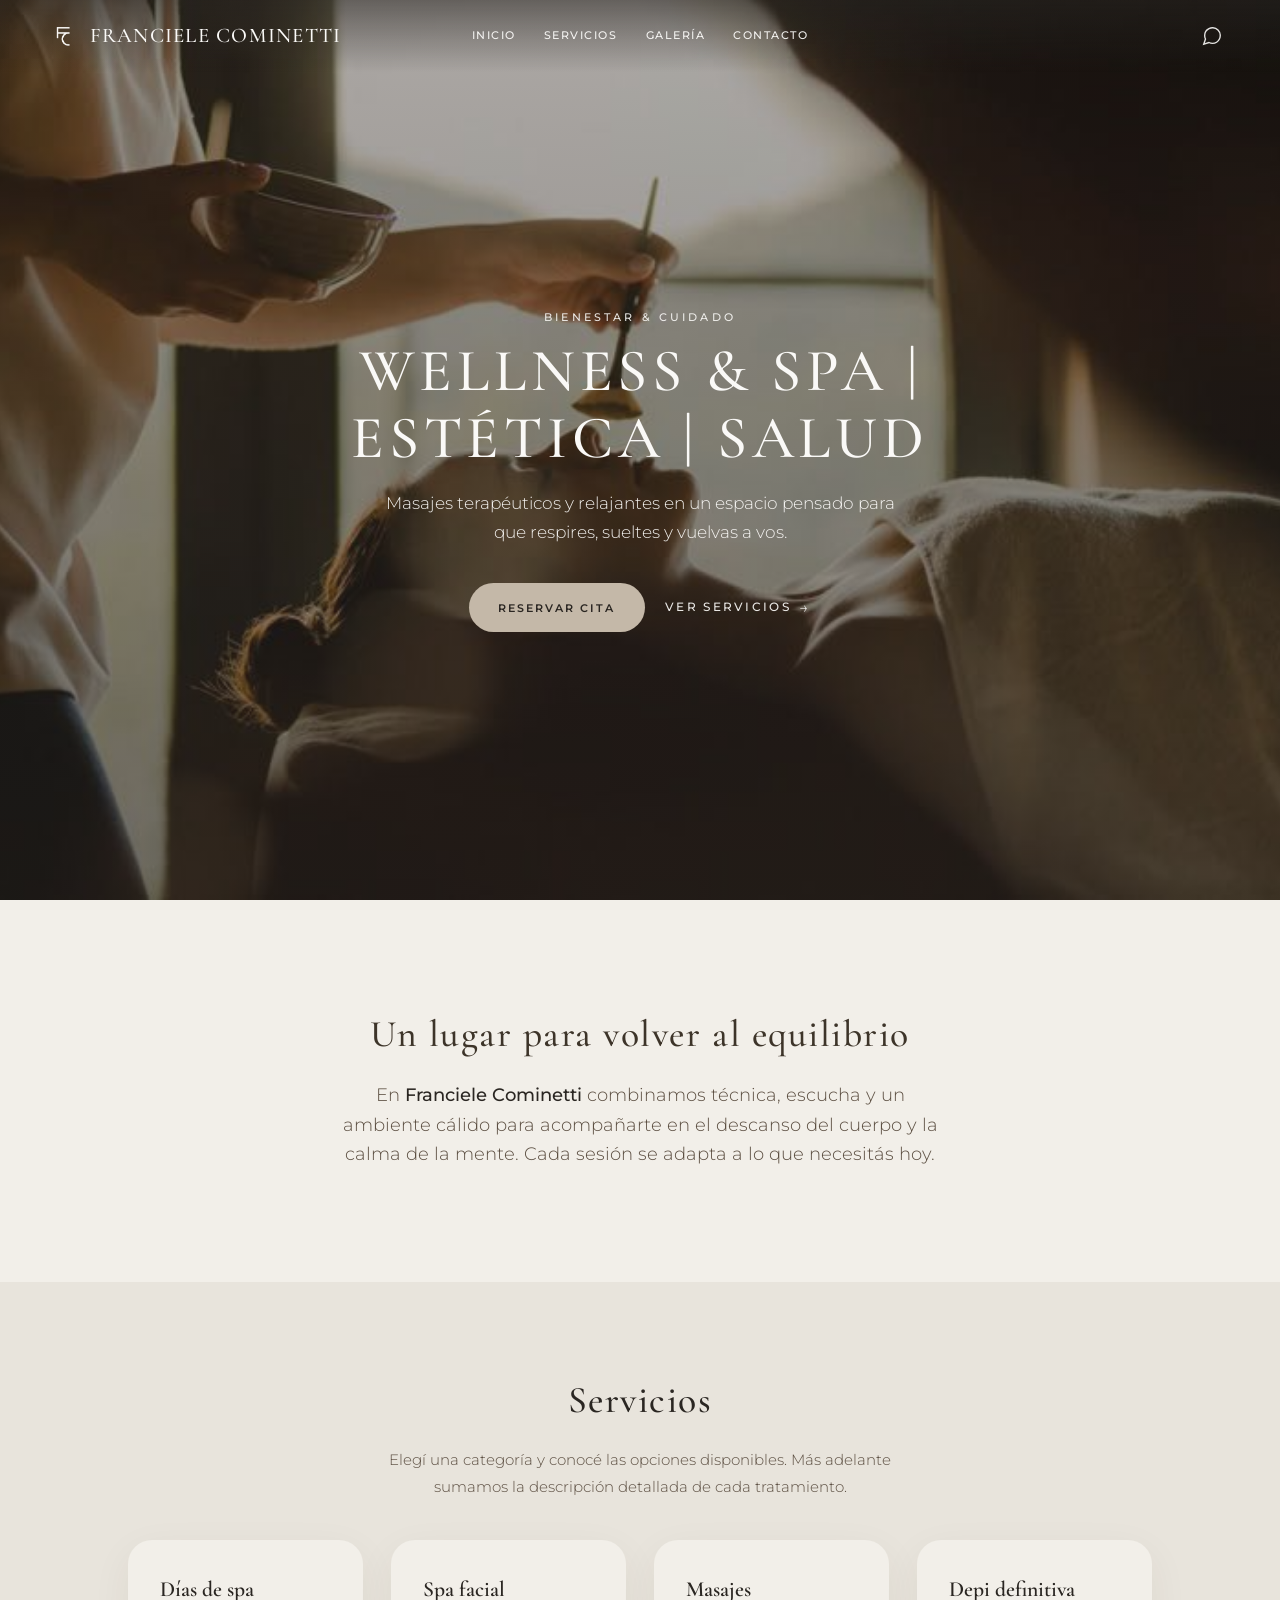
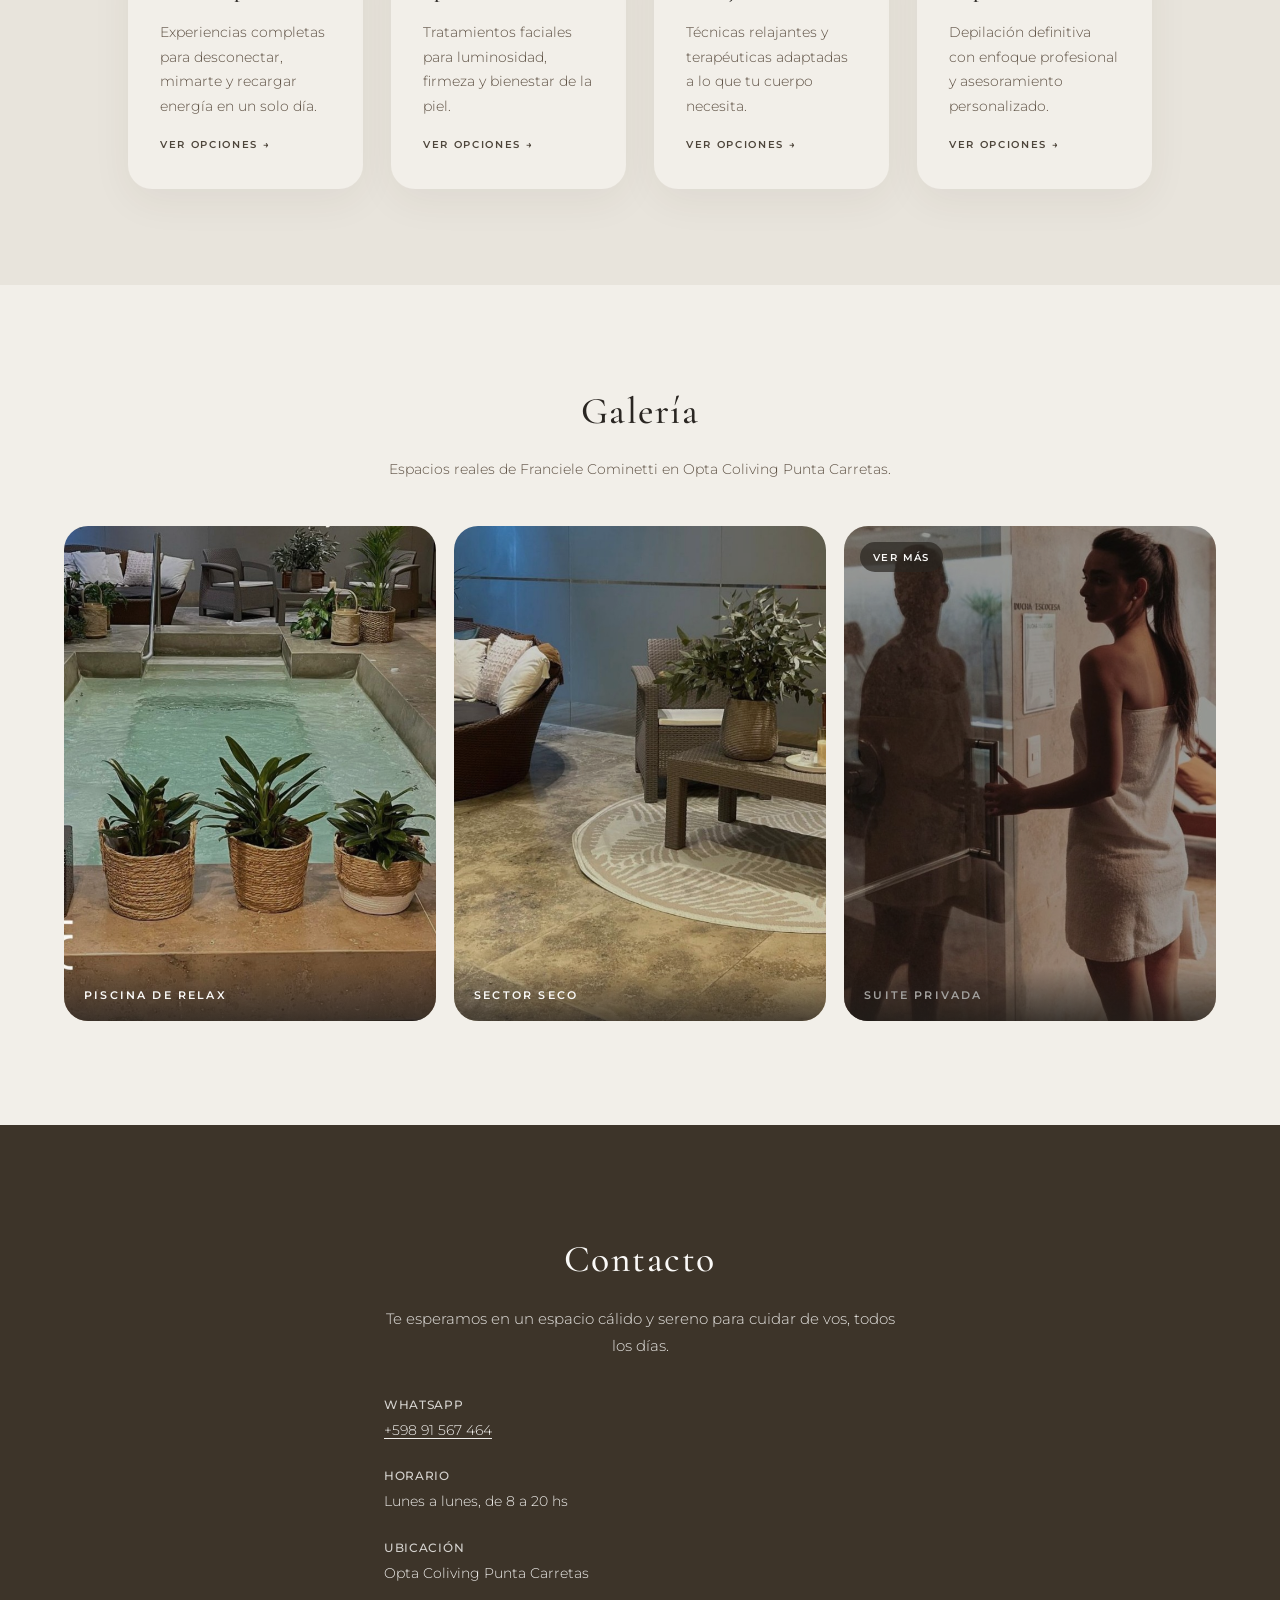
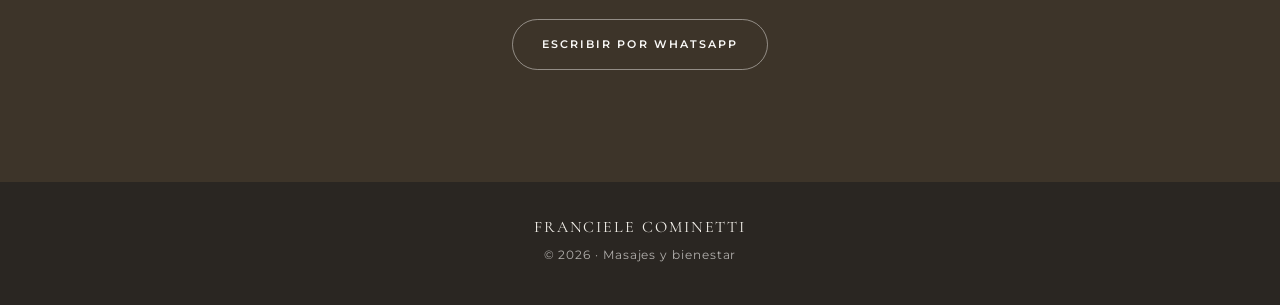
==== commit f7eaf52b: "Galeria" ====
--- a/index.html
+++ b/index.html
@@ -134,8 +134,18 @@
           <p class="gallery__lead">
             Espacios reales de Franciele Cominetti en Opta Coliving Punta Carretas.
           </p>
-          <div class="gallery__grid">
-            <figure class="gallery__item gallery__item--tall">
+          <div class="gallery__grid gallery__grid--preview">
+            <figure class="gallery__item">
+              <img
+                src="assets/gallery/gallery-03.png"
+                alt="Piscina de relax"
+                width="1080"
+                height="1350"
+                loading="lazy"
+              />
+              <figcaption>Piscina de relax</figcaption>
+            </figure>
+            <figure class="gallery__item">
               <img
                 src="assets/gallery/gallery-01.png"
                 alt="Sector seco del spa"
@@ -145,115 +155,18 @@
               />
               <figcaption>Sector seco</figcaption>
             </figure>
-            <figure class="gallery__item">
-              <img
-                src="assets/gallery/gallery-02.png"
-                alt="Sector hídrico con reposeras"
-                width="1080"
-                height="1350"
-                loading="lazy"
-              />
-              <figcaption>Sector hídrico</figcaption>
-            </figure>
-            <figure class="gallery__item">
-              <img
-                src="assets/gallery/gallery-03.png"
-                alt="Pileta del sector hídrico"
-                width="1080"
-                height="1350"
-                loading="lazy"
-              />
-              <figcaption>Piscina de relax</figcaption>
-            </figure>
-            <figure class="gallery__item">
-              <img
-                src="assets/gallery/gallery-04.png"
-                alt="Sala de té"
-                width="1080"
-                height="1350"
-                loading="lazy"
-              />
-              <figcaption>Sala do chá</figcaption>
-            </figure>
-            <figure class="gallery__item">
-              <img
-                src="assets/gallery/gallery-05.png"
-                alt="Espacio personal con lockers"
-                width="1080"
-                height="1350"
-                loading="lazy"
-              />
-              <figcaption>Espacio personal</figcaption>
-            </figure>
-            <figure class="gallery__item">
-              <img
-                src="assets/gallery/gallery-06.png"
-                alt="Área de duchas privadas"
-                width="1080"
-                height="1350"
-                loading="lazy"
-              />
-              <figcaption>Área de duchas</figcaption>
-            </figure>
-            <figure class="gallery__item">
-              <img
-                src="assets/gallery/gallery-07.png"
-                alt="Consultorio de depilación láser"
-                width="1080"
-                height="1350"
-                loading="lazy"
-              />
-              <figcaption>Depilación láser</figcaption>
-            </figure>
-            <figure class="gallery__item">
-              <img
-                src="assets/gallery/gallery-08.png"
-                alt="Consultorio facial"
-                width="1080"
-                height="1350"
-                loading="lazy"
-              />
-              <figcaption>Consultorio facial</figcaption>
-            </figure>
-            <figure class="gallery__item">
-              <img
-                src="assets/gallery/gallery-09.png"
-                alt="Ducha escocesa"
-                width="1080"
-                height="1350"
-                loading="lazy"
-              />
-              <figcaption>Ducha escocesa</figcaption>
-            </figure>
-            <figure class="gallery__item">
-              <img
-                src="assets/gallery/gallery-10.png"
-                alt="Suite privada"
-                width="1080"
-                height="1350"
-                loading="lazy"
-              />
-              <figcaption>Suite privada</figcaption>
-            </figure>
-            <figure class="gallery__item">
-              <img
-                src="assets/gallery/gallery-11.png"
-                alt="Consultorio de masajes"
-                width="1080"
-                height="1350"
-                loading="lazy"
-              />
-              <figcaption>Consultorio de masajes</figcaption>
-            </figure>
-            <figure class="gallery__item">
-              <img
-                src="assets/gallery/gallery-12.png"
-                alt="Piscina panorámica"
-                width="1080"
-                height="1350"
-                loading="lazy"
-              />
-              <figcaption>Piscina panorámica</figcaption>
+            <figure class="gallery__item gallery__item--more">
+              <a href="galeria.html" class="gallery__more-link" aria-label="Ver más fotos de la galería">
+                <img
+                  src="assets/gallery/gallery-10.png"
+                  alt="Suite privada"
+                  width="1080"
+                  height="1350"
+                  loading="lazy"
+                />
+                <span class="gallery__more-text">Ver más</span>
+                <figcaption>Suite privada</figcaption>
+              </a>
             </figure>
           </div>
         </div>
--- a/css/styles.css
+++ b/css/styles.css
@@ -848,6 +848,14 @@
   padding: 0;
   display: grid;
   gap: 1.25rem;
+  align-items: stretch;
+}
+
+/* Celda del grid = <li>; con tarjeta clicable, el <a> solo rellena el <li> (el fondo va en el <li>) */
+.service-subgrid > li {
+  display: flex;
+  flex-direction: column;
+  min-width: 0;
 }
 
 @media (min-width: 560px) {
@@ -901,7 +909,14 @@
 .service-subcard--link {
   display: flex;
   flex-direction: column;
-  height: 100%;
+  flex: 1 1 auto;
+  align-self: stretch;
+  width: 100%;
+  min-width: 0;
+  min-height: 0;
+  box-sizing: border-box;
+  background: transparent;
+  box-shadow: none;
   color: inherit;
   text-decoration: none;
 }
@@ -1117,10 +1132,25 @@
   grid-template-columns: 1fr;
 }
 
+.gallery__grid--preview {
+  grid-template-columns: repeat(3, minmax(0, 1fr));
+  grid-auto-rows: auto;
+}
+
+.gallery__grid--preview .gallery__item {
+  grid-column: auto;
+  grid-row: auto;
+  aspect-ratio: 3 / 4;
+}
+
 @media (min-width: 700px) {
   .gallery__grid {
     grid-template-columns: repeat(6, 1fr);
     grid-auto-rows: minmax(140px, auto);
+    gap: 1.15rem;
+  }
+
+  .gallery__grid--preview {
     gap: 1.15rem;
   }
 
@@ -1145,6 +1175,13 @@
   border-radius: var(--radius-card);
   overflow: hidden;
   aspect-ratio: 4 / 3;
+}
+
+.gallery__more-link {
+  position: relative;
+  display: block;
+  width: 100%;
+  height: 100%;
 }
 
 .gallery__item--tall {
@@ -1180,6 +1217,34 @@
   text-transform: uppercase;
   color: var(--white);
   background: linear-gradient(transparent, rgba(42, 38, 34, 0.75));
+}
+
+.gallery__item--more .gallery__more-link::before {
+  content: "";
+  position: absolute;
+  inset: 0;
+  background: rgba(20, 18, 15, 0.38);
+  z-index: 1;
+  transition: background 0.35s var(--ease);
+}
+
+.gallery__more-text {
+  position: absolute;
+  top: 1rem;
+  left: 1rem;
+  z-index: 3;
+  padding: 0.45rem 0.8rem;
+  border-radius: var(--radius-pill);
+  font-size: 0.62rem;
+  font-weight: 600;
+  letter-spacing: 0.14em;
+  text-transform: uppercase;
+  color: var(--white);
+  background: rgba(42, 38, 34, 0.7);
+}
+
+.gallery__item--more:hover .gallery__more-link::before {
+  background: rgba(20, 18, 15, 0.48);
 }
 
 /* ——— Contact ——— */
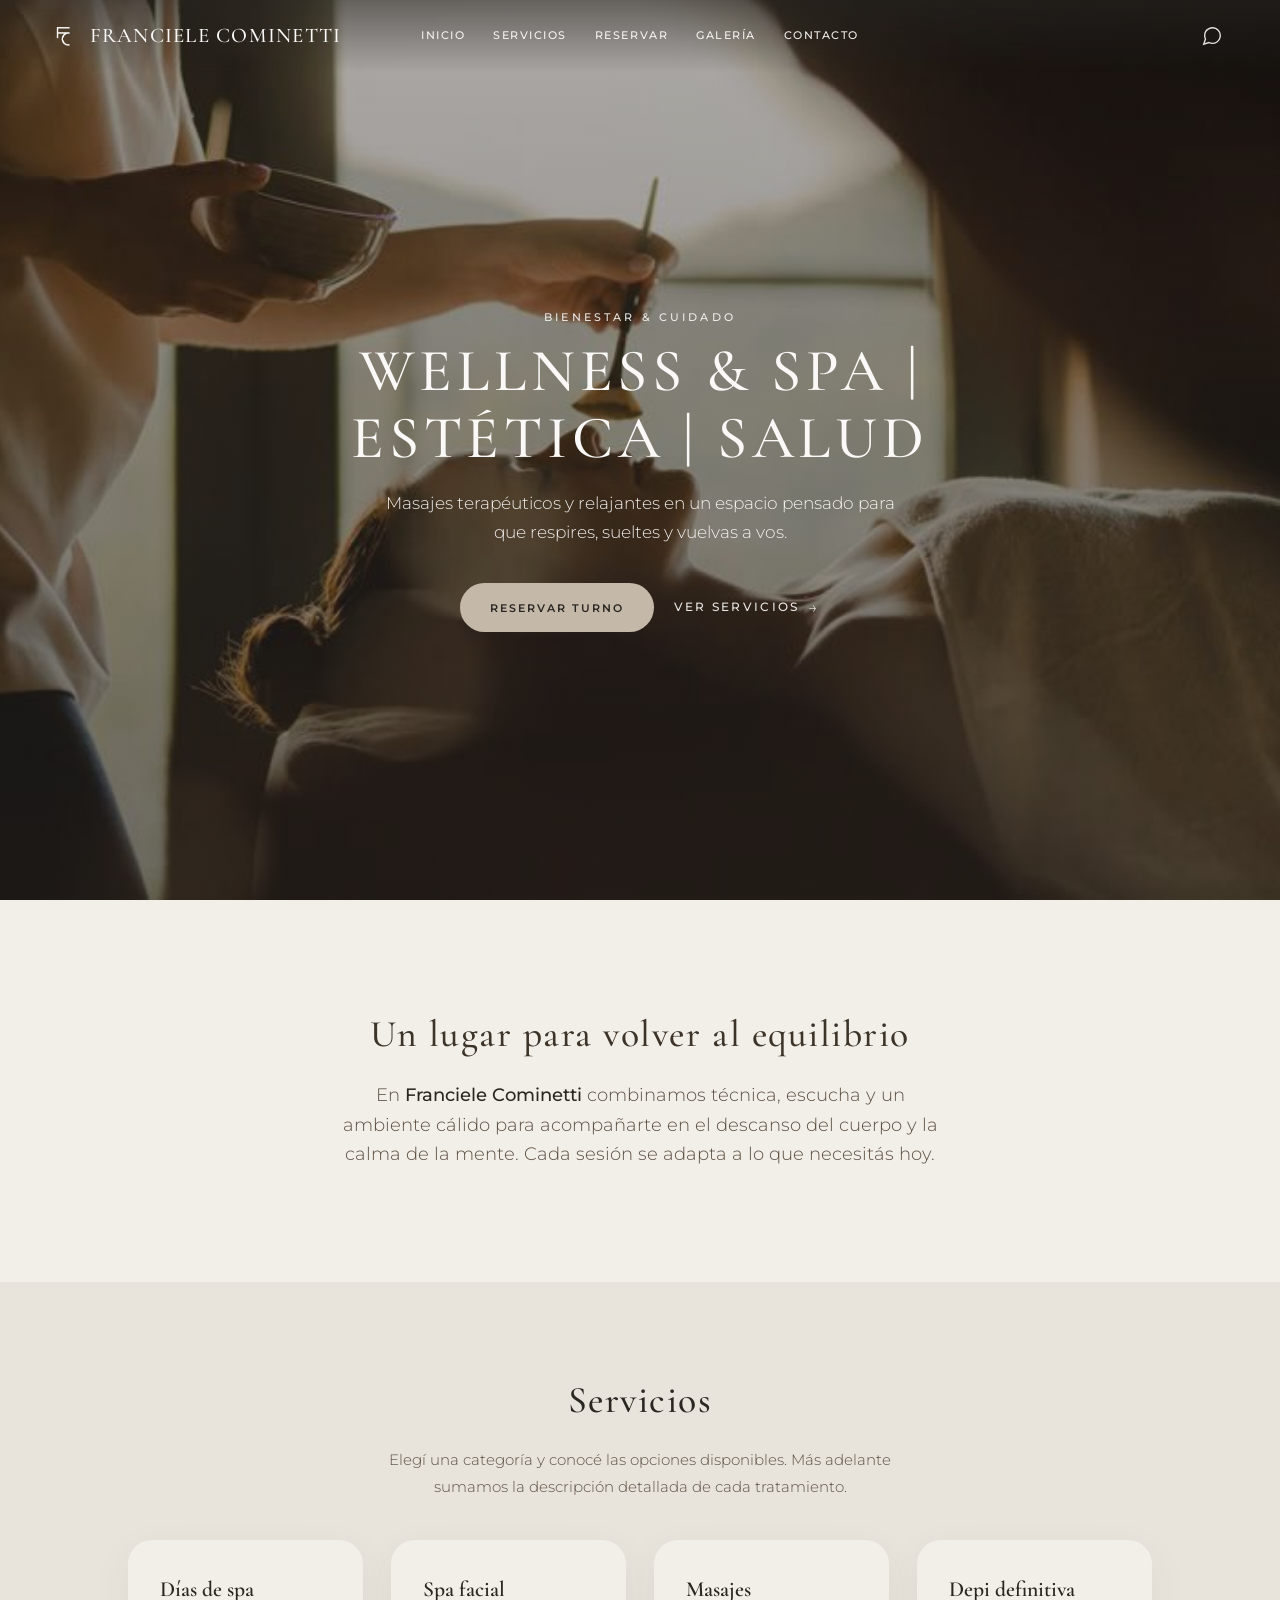
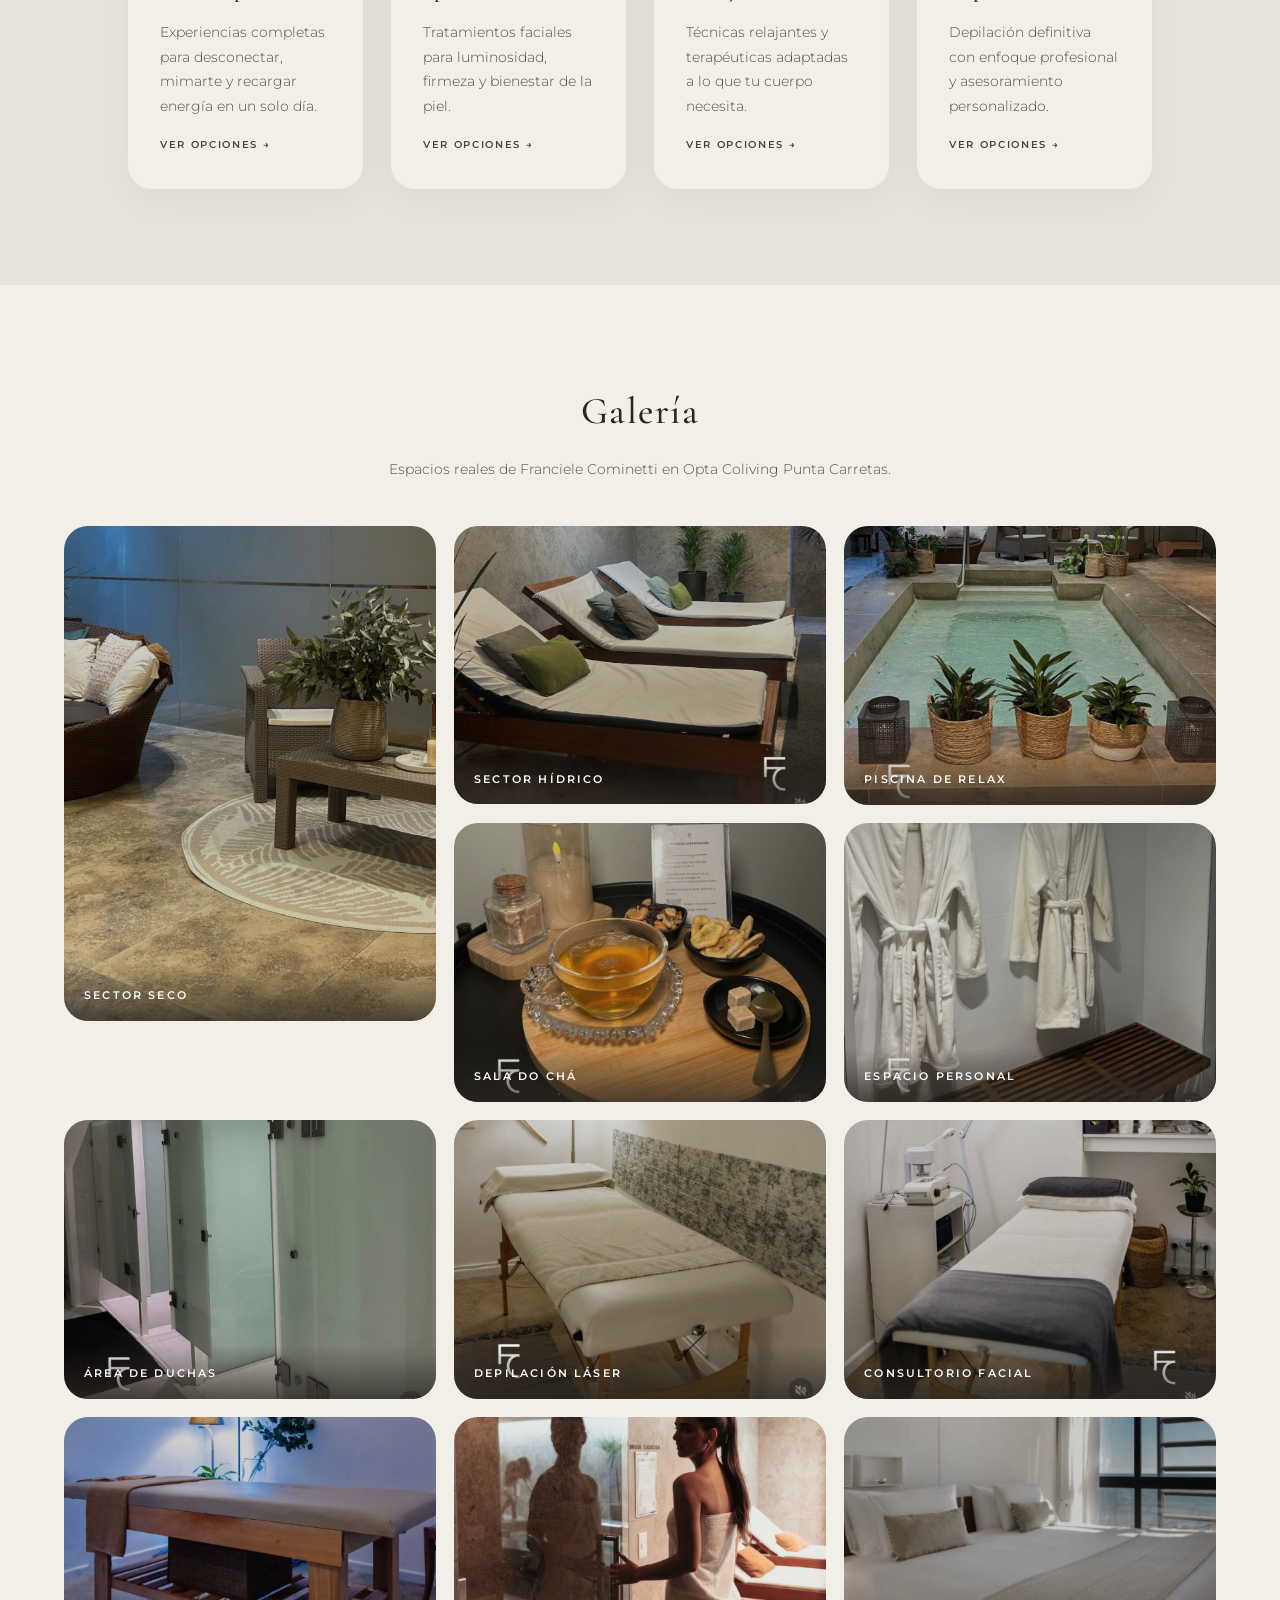
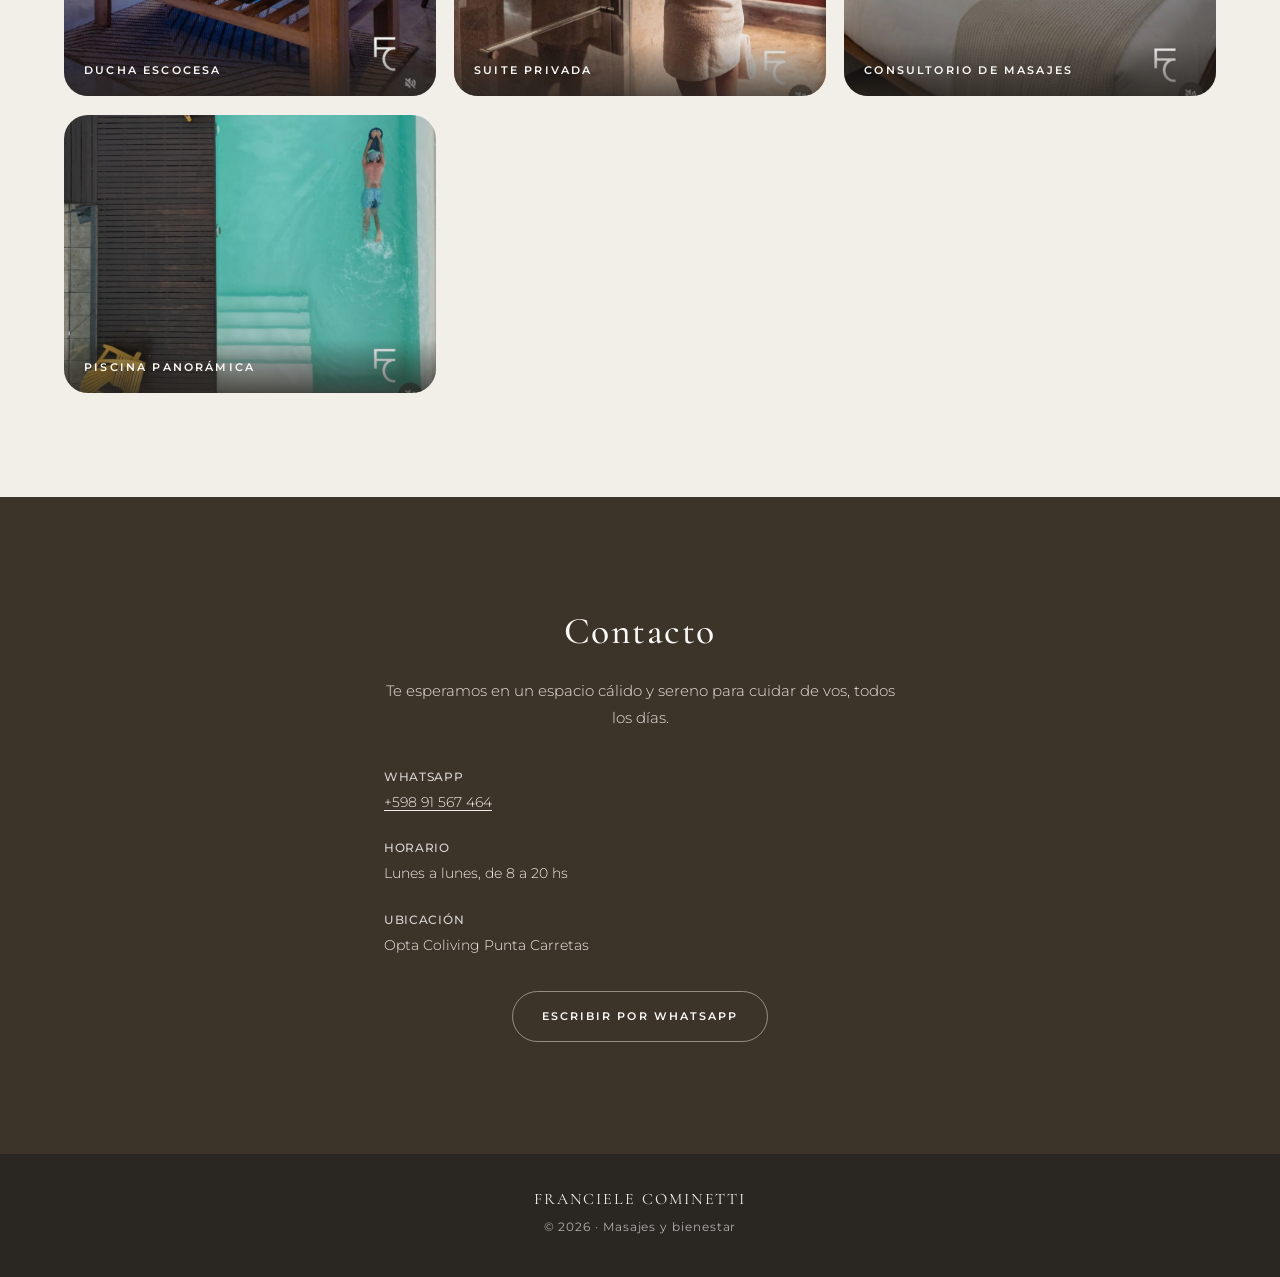
==== commit 71cef4e6: "reserva" ====
--- a/index.html
+++ b/index.html
@@ -25,6 +25,7 @@
       <nav class="nav" id="primary-nav" aria-label="Principal">
         <a href="index.html#inicio">Inicio</a>
         <a href="index.html#servicios">Servicios</a>
+        <a href="reservar.html">Reservar</a>
         <a href="index.html#galeria">Galería</a>
         <a href="index.html#contacto">Contacto</a>
       </nav>
@@ -61,7 +62,7 @@
             Masajes terapéuticos y relajantes en un espacio pensado para que respires, sueltes y vuelvas a vos.
           </p>
           <div class="hero__actions">
-            <a class="btn btn--primary" href="index.html#contacto">Reservar cita</a>
+            <a class="btn btn--primary" href="reservar.html">Reservar turno</a>
             <a class="hero__link" href="#servicios">
               Ver servicios
               <span class="hero__arrow" aria-hidden="true">→</span>
@@ -134,18 +135,8 @@
           <p class="gallery__lead">
             Espacios reales de Franciele Cominetti en Opta Coliving Punta Carretas.
           </p>
-          <div class="gallery__grid gallery__grid--preview">
-            <figure class="gallery__item">
-              <img
-                src="assets/gallery/gallery-03.png"
-                alt="Piscina de relax"
-                width="1080"
-                height="1350"
-                loading="lazy"
-              />
-              <figcaption>Piscina de relax</figcaption>
-            </figure>
-            <figure class="gallery__item">
+          <div class="gallery__grid">
+            <figure class="gallery__item gallery__item--tall">
               <img
                 src="assets/gallery/gallery-01.png"
                 alt="Sector seco del spa"
@@ -155,18 +146,115 @@
               />
               <figcaption>Sector seco</figcaption>
             </figure>
-            <figure class="gallery__item gallery__item--more">
-              <a href="galeria.html" class="gallery__more-link" aria-label="Ver más fotos de la galería">
-                <img
-                  src="assets/gallery/gallery-10.png"
-                  alt="Suite privada"
-                  width="1080"
-                  height="1350"
-                  loading="lazy"
-                />
-                <span class="gallery__more-text">Ver más</span>
-                <figcaption>Suite privada</figcaption>
-              </a>
+            <figure class="gallery__item">
+              <img
+                src="assets/gallery/gallery-02.png"
+                alt="Sector hídrico con reposeras"
+                width="1080"
+                height="1350"
+                loading="lazy"
+              />
+              <figcaption>Sector hídrico</figcaption>
+            </figure>
+            <figure class="gallery__item">
+              <img
+                src="assets/gallery/gallery-03.png"
+                alt="Pileta del sector hídrico"
+                width="1080"
+                height="1350"
+                loading="lazy"
+              />
+              <figcaption>Piscina de relax</figcaption>
+            </figure>
+            <figure class="gallery__item">
+              <img
+                src="assets/gallery/gallery-04.png"
+                alt="Sala de té"
+                width="1080"
+                height="1350"
+                loading="lazy"
+              />
+              <figcaption>Sala do chá</figcaption>
+            </figure>
+            <figure class="gallery__item">
+              <img
+                src="assets/gallery/gallery-05.png"
+                alt="Espacio personal con lockers"
+                width="1080"
+                height="1350"
+                loading="lazy"
+              />
+              <figcaption>Espacio personal</figcaption>
+            </figure>
+            <figure class="gallery__item">
+              <img
+                src="assets/gallery/gallery-06.png"
+                alt="Área de duchas privadas"
+                width="1080"
+                height="1350"
+                loading="lazy"
+              />
+              <figcaption>Área de duchas</figcaption>
+            </figure>
+            <figure class="gallery__item">
+              <img
+                src="assets/gallery/gallery-07.png"
+                alt="Consultorio de depilación láser"
+                width="1080"
+                height="1350"
+                loading="lazy"
+              />
+              <figcaption>Depilación láser</figcaption>
+            </figure>
+            <figure class="gallery__item">
+              <img
+                src="assets/gallery/gallery-08.png"
+                alt="Consultorio facial"
+                width="1080"
+                height="1350"
+                loading="lazy"
+              />
+              <figcaption>Consultorio facial</figcaption>
+            </figure>
+            <figure class="gallery__item">
+              <img
+                src="assets/gallery/gallery-09.png"
+                alt="Ducha escocesa"
+                width="1080"
+                height="1350"
+                loading="lazy"
+              />
+              <figcaption>Ducha escocesa</figcaption>
+            </figure>
+            <figure class="gallery__item">
+              <img
+                src="assets/gallery/gallery-10.png"
+                alt="Suite privada"
+                width="1080"
+                height="1350"
+                loading="lazy"
+              />
+              <figcaption>Suite privada</figcaption>
+            </figure>
+            <figure class="gallery__item">
+              <img
+                src="assets/gallery/gallery-11.png"
+                alt="Consultorio de masajes"
+                width="1080"
+                height="1350"
+                loading="lazy"
+              />
+              <figcaption>Consultorio de masajes</figcaption>
+            </figure>
+            <figure class="gallery__item">
+              <img
+                src="assets/gallery/gallery-12.png"
+                alt="Piscina panorámica"
+                width="1080"
+                height="1350"
+                loading="lazy"
+              />
+              <figcaption>Piscina panorámica</figcaption>
             </figure>
           </div>
         </div>
--- a/css/styles.css
+++ b/css/styles.css
@@ -1132,25 +1132,10 @@
   grid-template-columns: 1fr;
 }
 
-.gallery__grid--preview {
-  grid-template-columns: repeat(3, minmax(0, 1fr));
-  grid-auto-rows: auto;
-}
-
-.gallery__grid--preview .gallery__item {
-  grid-column: auto;
-  grid-row: auto;
-  aspect-ratio: 3 / 4;
-}
-
 @media (min-width: 700px) {
   .gallery__grid {
     grid-template-columns: repeat(6, 1fr);
     grid-auto-rows: minmax(140px, auto);
-    gap: 1.15rem;
-  }
-
-  .gallery__grid--preview {
     gap: 1.15rem;
   }
 
@@ -1175,13 +1160,6 @@
   border-radius: var(--radius-card);
   overflow: hidden;
   aspect-ratio: 4 / 3;
-}
-
-.gallery__more-link {
-  position: relative;
-  display: block;
-  width: 100%;
-  height: 100%;
 }
 
 .gallery__item--tall {
@@ -1219,34 +1197,6 @@
   background: linear-gradient(transparent, rgba(42, 38, 34, 0.75));
 }
 
-.gallery__item--more .gallery__more-link::before {
-  content: "";
-  position: absolute;
-  inset: 0;
-  background: rgba(20, 18, 15, 0.38);
-  z-index: 1;
-  transition: background 0.35s var(--ease);
-}
-
-.gallery__more-text {
-  position: absolute;
-  top: 1rem;
-  left: 1rem;
-  z-index: 3;
-  padding: 0.45rem 0.8rem;
-  border-radius: var(--radius-pill);
-  font-size: 0.62rem;
-  font-weight: 600;
-  letter-spacing: 0.14em;
-  text-transform: uppercase;
-  color: var(--white);
-  background: rgba(42, 38, 34, 0.7);
-}
-
-.gallery__item--more:hover .gallery__more-link::before {
-  background: rgba(20, 18, 15, 0.48);
-}
-
 /* ——— Contact ——— */
 .contact {
   padding: clamp(4.5rem, 11vw, 7rem) clamp(1.25rem, 5vw, 3rem);
@@ -1326,6 +1276,259 @@
   letter-spacing: 0.08em;
 }
 
+/* ——— Utilidad accesibilidad ——— */
+.visually-hidden {
+  position: absolute;
+  width: 1px;
+  height: 1px;
+  padding: 0;
+  margin: -1px;
+  overflow: hidden;
+  clip: rect(0, 0, 0, 0);
+  white-space: nowrap;
+  border: 0;
+}
+
+/* ——— Página Reservar turno ——— */
+.booking-main .page-head {
+  padding-bottom: clamp(1.5rem, 4vw, 2rem);
+}
+
+.booking-section {
+  padding: 0 clamp(1.25rem, 5vw, 3rem) clamp(4rem, 10vw, 6rem);
+  background: var(--cream);
+}
+
+.booking-section__inner {
+  max-width: 36rem;
+  margin: 0 auto;
+}
+
+.booking-form {
+  display: flex;
+  flex-direction: column;
+  gap: 2.25rem;
+}
+
+.booking-step {
+  background: var(--cream-dark);
+  border-radius: var(--radius-card);
+  padding: clamp(1.5rem, 3vw, 2rem);
+  box-shadow: 0 8px 28px rgba(61, 52, 41, 0.05);
+}
+
+.booking-step__title {
+  margin: 0 0 1rem;
+  font-family: var(--font-serif);
+  font-size: 1.2rem;
+  font-weight: 600;
+  letter-spacing: 0.04em;
+  color: var(--charcoal);
+}
+
+.booking-step__hint {
+  margin: 0 0 1rem;
+  font-size: 0.82rem;
+  font-weight: 400;
+  color: var(--wood-soft);
+  line-height: 1.5;
+}
+
+.booking-select {
+  display: block;
+  width: 100%;
+  padding: 0.9rem 1.15rem;
+  font-family: var(--font-sans);
+  font-size: 0.95rem;
+  font-weight: 400;
+  color: var(--charcoal);
+  background: var(--cream);
+  border: 1px solid rgba(61, 52, 41, 0.15);
+  border-radius: 12px;
+  cursor: pointer;
+  appearance: none;
+  background-image: url("data:image/svg+xml,%3Csvg xmlns='http://www.w3.org/2000/svg' width='12' height='12' viewBox='0 0 12 12'%3E%3Cpath fill='%235c4f42' d='M6 8L1 3h10z'/%3E%3C/svg%3E");
+  background-repeat: no-repeat;
+  background-position: right 1rem center;
+  padding-right: 2.5rem;
+  transition: border-color 0.25s var(--ease);
+}
+
+.booking-select:focus {
+  outline: none;
+  border-color: var(--wood-soft);
+  box-shadow: 0 0 0 3px rgba(92, 79, 66, 0.15);
+}
+
+.booking-price {
+  margin: 1rem 0 0;
+  font-size: 0.95rem;
+  font-weight: 500;
+  color: var(--wood);
+  min-height: 1.4em;
+}
+
+.booking-price--visible {
+  opacity: 1;
+}
+
+.booking-price--consultar {
+  font-weight: 400;
+  color: var(--wood-soft);
+}
+
+.booking-calendar {
+  display: flex;
+  flex-wrap: wrap;
+  gap: 0.65rem;
+}
+
+.booking-date {
+  display: flex;
+  flex-direction: column;
+  align-items: center;
+  justify-content: center;
+  min-width: 4.5rem;
+  padding: 0.75rem 0.5rem;
+  font-family: var(--font-sans);
+  font-size: 0.7rem;
+  font-weight: 500;
+  letter-spacing: 0.06em;
+  text-transform: uppercase;
+  color: var(--wood-soft);
+  background: var(--cream);
+  border: 1px solid rgba(61, 52, 41, 0.12);
+  border-radius: 12px;
+  cursor: pointer;
+  transition: background 0.25s var(--ease), border-color 0.25s var(--ease), color 0.25s var(--ease);
+}
+
+.booking-date:hover {
+  background: var(--cream-dark);
+  border-color: rgba(61, 52, 41, 0.2);
+  color: var(--charcoal);
+}
+
+.booking-date--selected {
+  background: var(--wood);
+  border-color: var(--wood);
+  color: var(--white);
+}
+
+.booking-date--today {
+  border-color: var(--sand);
+}
+
+.booking-date__weekday {
+  display: block;
+  font-size: 0.6rem;
+  opacity: 0.85;
+  margin-bottom: 0.2rem;
+}
+
+.booking-date__day {
+  display: block;
+  font-size: 1.1rem;
+  font-weight: 600;
+  line-height: 1.2;
+}
+
+.booking-date__month {
+  display: block;
+  font-size: 0.58rem;
+  opacity: 0.8;
+  margin-top: 0.15rem;
+}
+
+.booking-times {
+  display: flex;
+  flex-wrap: wrap;
+  gap: 0.5rem;
+}
+
+.booking-time {
+  padding: 0.6rem 1rem;
+  font-family: var(--font-sans);
+  font-size: 0.85rem;
+  font-weight: 500;
+  color: var(--charcoal);
+  background: var(--cream);
+  border: 1px solid rgba(61, 52, 41, 0.12);
+  border-radius: 8px;
+  cursor: pointer;
+  transition: background 0.25s var(--ease), border-color 0.25s var(--ease), color 0.25s var(--ease);
+}
+
+.booking-time:hover {
+  background: var(--cream-dark);
+  border-color: rgba(61, 52, 41, 0.2);
+}
+
+.booking-time--selected {
+  background: var(--wood);
+  border-color: var(--wood);
+  color: var(--white);
+}
+
+.booking-fields {
+  display: flex;
+  flex-direction: column;
+  gap: 1.25rem;
+}
+
+.booking-field label {
+  display: block;
+  margin-bottom: 0.45rem;
+  font-size: 0.8rem;
+  font-weight: 600;
+  letter-spacing: 0.08em;
+  text-transform: uppercase;
+  color: var(--wood-soft);
+}
+
+.booking-input {
+  display: block;
+  width: 100%;
+  padding: 0.85rem 1rem;
+  font-family: var(--font-sans);
+  font-size: 0.95rem;
+  font-weight: 400;
+  color: var(--charcoal);
+  background: var(--cream);
+  border: 1px solid rgba(61, 52, 41, 0.15);
+  border-radius: 10px;
+  transition: border-color 0.25s var(--ease), box-shadow 0.25s var(--ease);
+}
+
+.booking-input::placeholder {
+  color: var(--sand-deep);
+  opacity: 0.7;
+}
+
+.booking-input:focus {
+  outline: none;
+  border-color: var(--wood-soft);
+  box-shadow: 0 0 0 3px rgba(92, 79, 66, 0.12);
+}
+
+.booking-actions {
+  text-align: center;
+  padding-top: 0.5rem;
+}
+
+.btn--large {
+  padding: 1rem 2rem;
+  font-size: 0.75rem;
+}
+
+.booking-note {
+  margin: 1rem 0 0;
+  font-size: 0.8rem;
+  font-weight: 400;
+  color: var(--wood-soft);
+  line-height: 1.55;
+}
+
 @media (prefers-reduced-motion: reduce) {
   html {
     scroll-behavior: auto;
@@ -1349,7 +1552,11 @@
   .btn,
   .hero__link,
   .nav-icon,
-  .nav-toggle {
+  .nav-toggle,
+  .booking-select,
+  .booking-date,
+  .booking-time,
+  .booking-input {
     transition: none;
   }
 
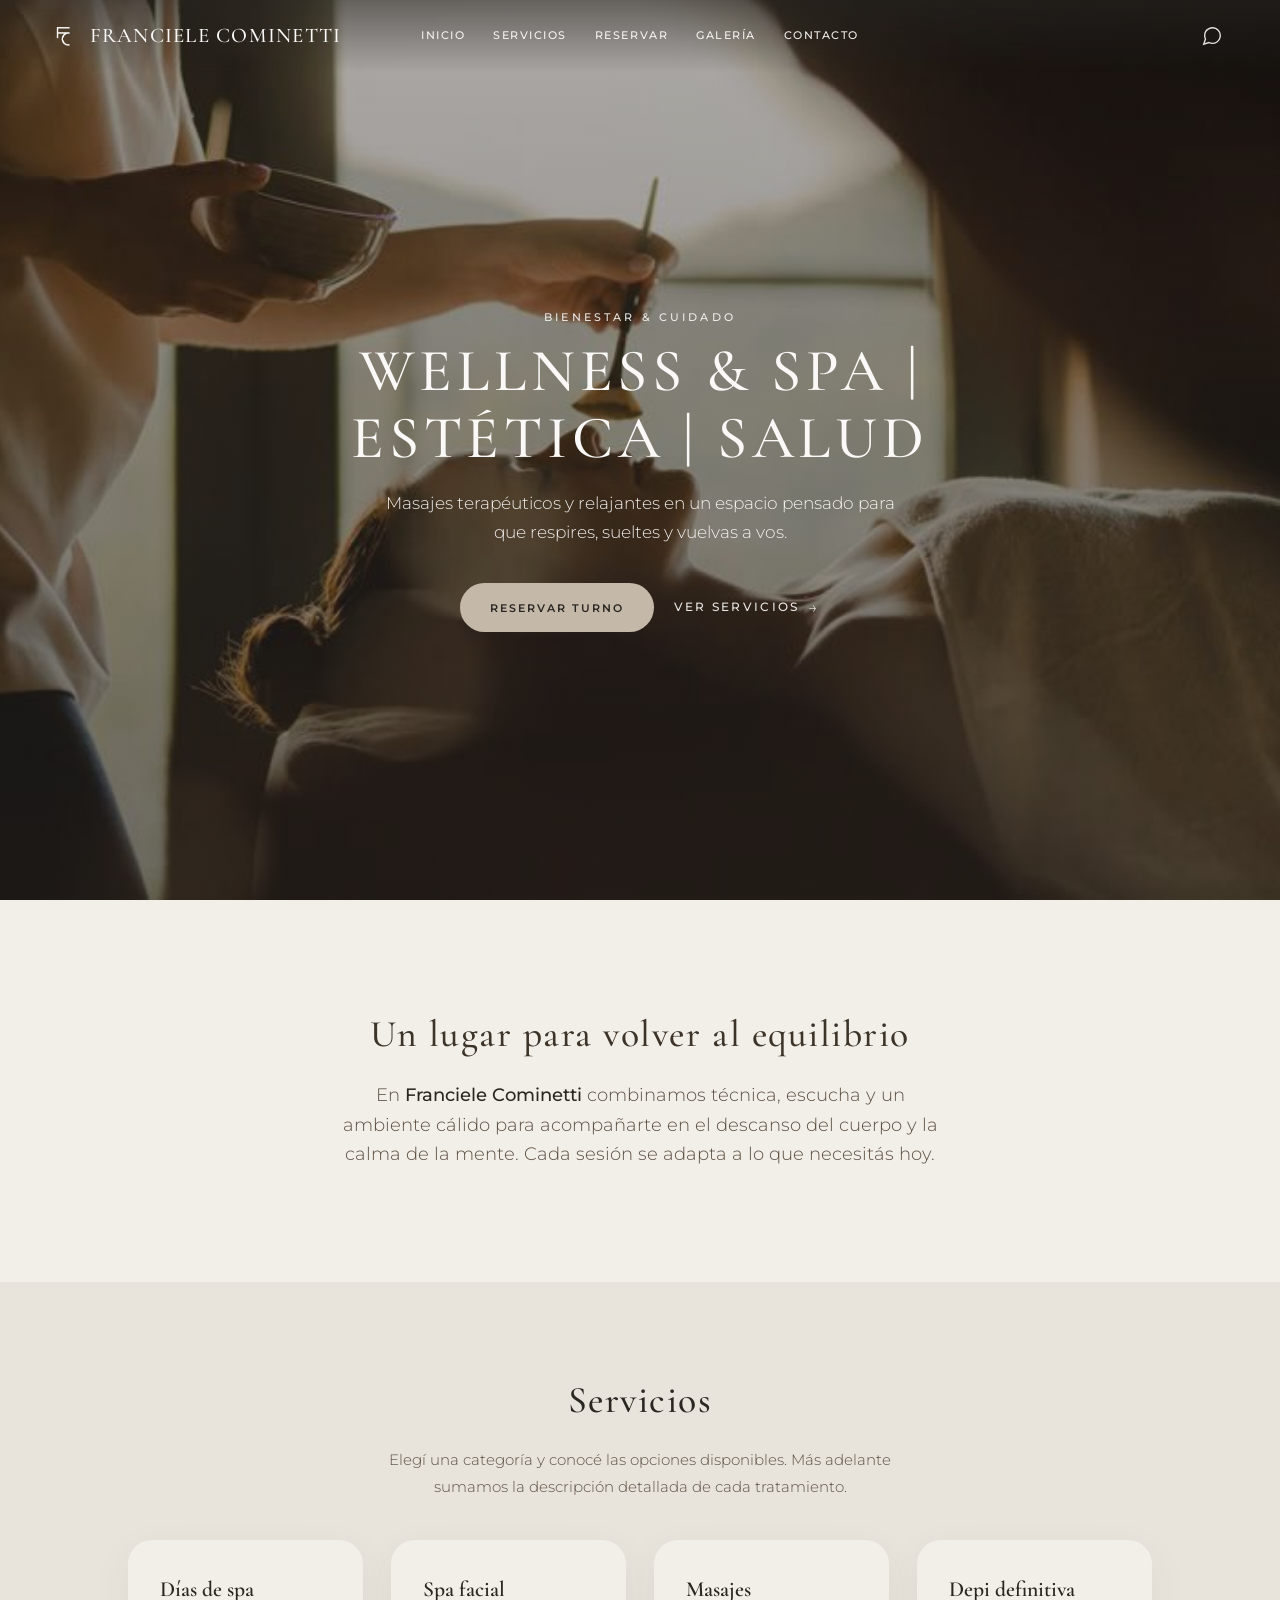
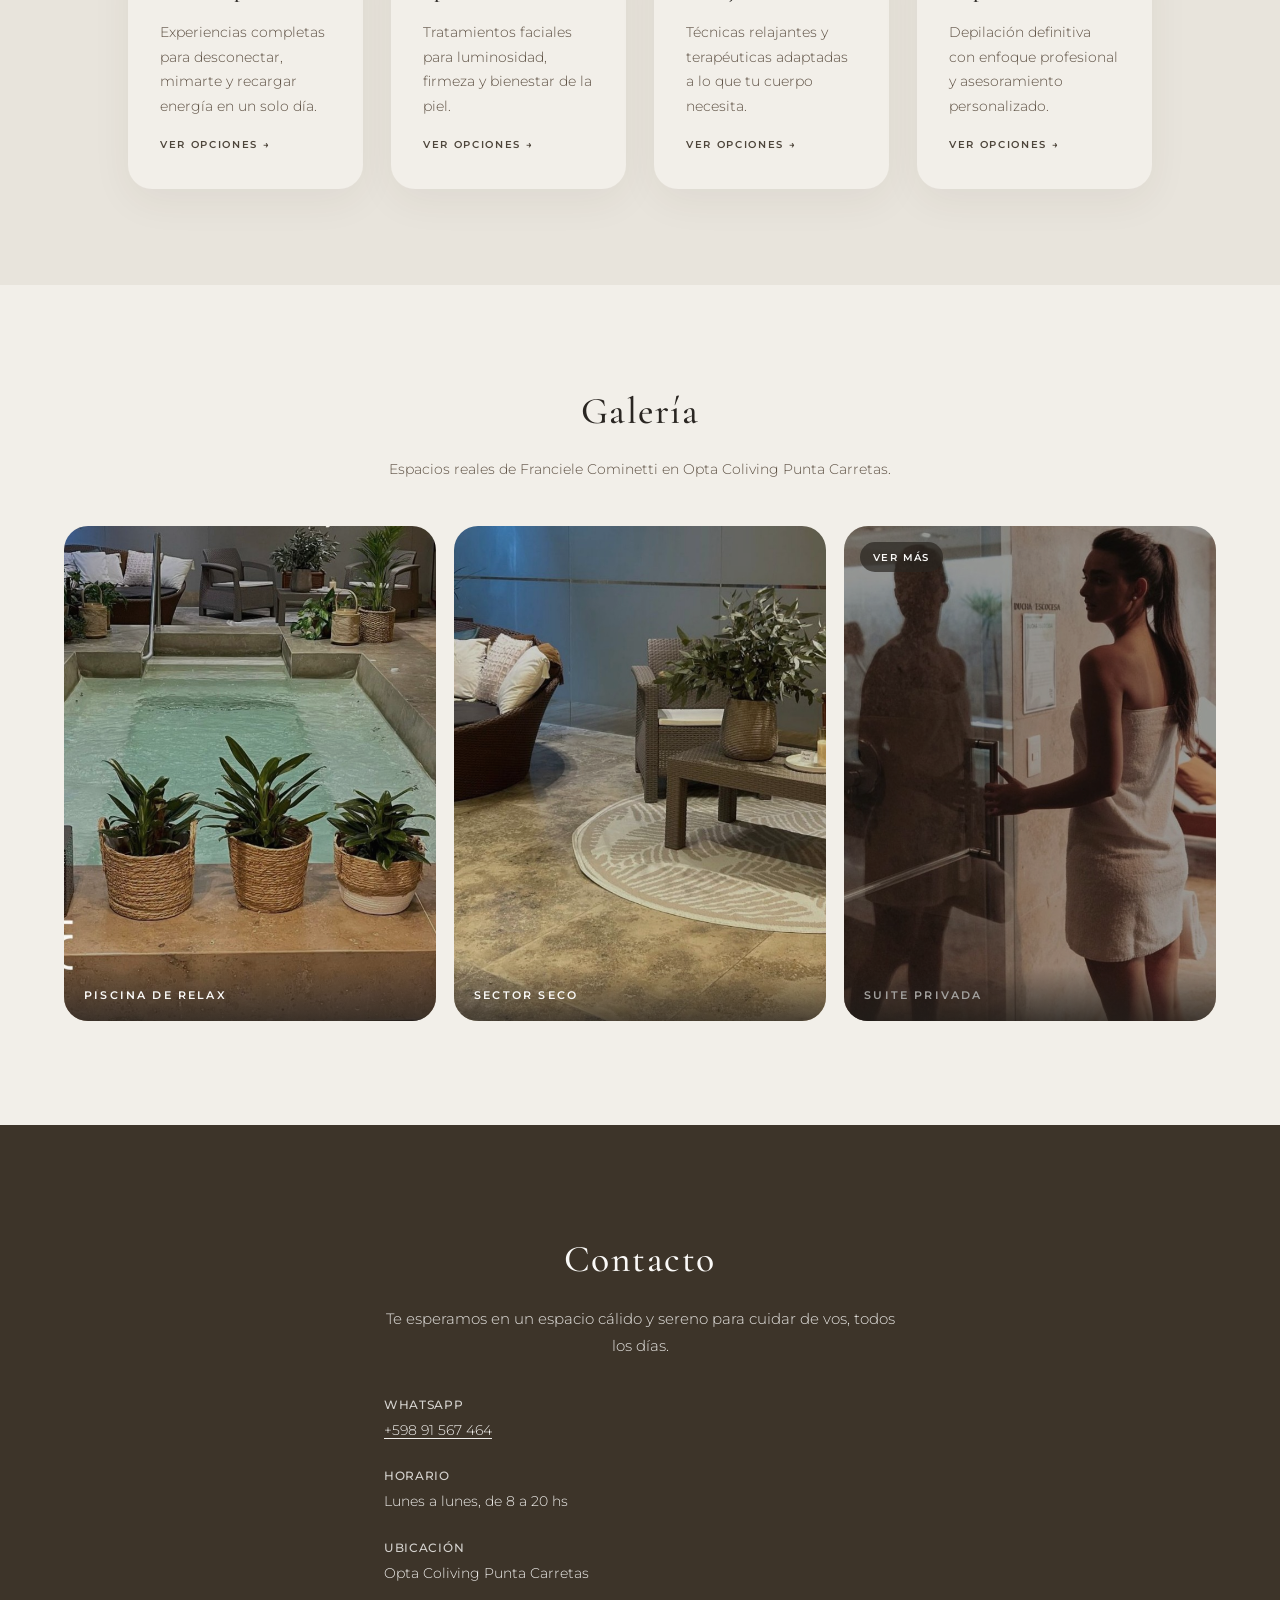
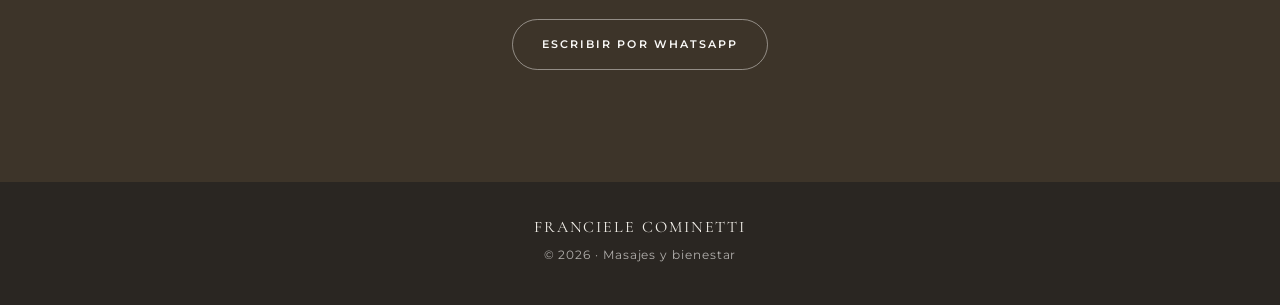
==== commit 89222a14: "Merge branch 'main' of https://github.com/martibarraco/FrancieleCominetti git push origin main# the " ====
--- a/index.html
+++ b/index.html
@@ -135,8 +135,18 @@
           <p class="gallery__lead">
             Espacios reales de Franciele Cominetti en Opta Coliving Punta Carretas.
           </p>
-          <div class="gallery__grid">
-            <figure class="gallery__item gallery__item--tall">
+          <div class="gallery__grid gallery__grid--preview">
+            <figure class="gallery__item">
+              <img
+                src="assets/gallery/gallery-03.png"
+                alt="Piscina de relax"
+                width="1080"
+                height="1350"
+                loading="lazy"
+              />
+              <figcaption>Piscina de relax</figcaption>
+            </figure>
+            <figure class="gallery__item">
               <img
                 src="assets/gallery/gallery-01.png"
                 alt="Sector seco del spa"
@@ -146,115 +156,18 @@
               />
               <figcaption>Sector seco</figcaption>
             </figure>
-            <figure class="gallery__item">
-              <img
-                src="assets/gallery/gallery-02.png"
-                alt="Sector hídrico con reposeras"
-                width="1080"
-                height="1350"
-                loading="lazy"
-              />
-              <figcaption>Sector hídrico</figcaption>
-            </figure>
-            <figure class="gallery__item">
-              <img
-                src="assets/gallery/gallery-03.png"
-                alt="Pileta del sector hídrico"
-                width="1080"
-                height="1350"
-                loading="lazy"
-              />
-              <figcaption>Piscina de relax</figcaption>
-            </figure>
-            <figure class="gallery__item">
-              <img
-                src="assets/gallery/gallery-04.png"
-                alt="Sala de té"
-                width="1080"
-                height="1350"
-                loading="lazy"
-              />
-              <figcaption>Sala do chá</figcaption>
-            </figure>
-            <figure class="gallery__item">
-              <img
-                src="assets/gallery/gallery-05.png"
-                alt="Espacio personal con lockers"
-                width="1080"
-                height="1350"
-                loading="lazy"
-              />
-              <figcaption>Espacio personal</figcaption>
-            </figure>
-            <figure class="gallery__item">
-              <img
-                src="assets/gallery/gallery-06.png"
-                alt="Área de duchas privadas"
-                width="1080"
-                height="1350"
-                loading="lazy"
-              />
-              <figcaption>Área de duchas</figcaption>
-            </figure>
-            <figure class="gallery__item">
-              <img
-                src="assets/gallery/gallery-07.png"
-                alt="Consultorio de depilación láser"
-                width="1080"
-                height="1350"
-                loading="lazy"
-              />
-              <figcaption>Depilación láser</figcaption>
-            </figure>
-            <figure class="gallery__item">
-              <img
-                src="assets/gallery/gallery-08.png"
-                alt="Consultorio facial"
-                width="1080"
-                height="1350"
-                loading="lazy"
-              />
-              <figcaption>Consultorio facial</figcaption>
-            </figure>
-            <figure class="gallery__item">
-              <img
-                src="assets/gallery/gallery-09.png"
-                alt="Ducha escocesa"
-                width="1080"
-                height="1350"
-                loading="lazy"
-              />
-              <figcaption>Ducha escocesa</figcaption>
-            </figure>
-            <figure class="gallery__item">
-              <img
-                src="assets/gallery/gallery-10.png"
-                alt="Suite privada"
-                width="1080"
-                height="1350"
-                loading="lazy"
-              />
-              <figcaption>Suite privada</figcaption>
-            </figure>
-            <figure class="gallery__item">
-              <img
-                src="assets/gallery/gallery-11.png"
-                alt="Consultorio de masajes"
-                width="1080"
-                height="1350"
-                loading="lazy"
-              />
-              <figcaption>Consultorio de masajes</figcaption>
-            </figure>
-            <figure class="gallery__item">
-              <img
-                src="assets/gallery/gallery-12.png"
-                alt="Piscina panorámica"
-                width="1080"
-                height="1350"
-                loading="lazy"
-              />
-              <figcaption>Piscina panorámica</figcaption>
+            <figure class="gallery__item gallery__item--more">
+              <a href="galeria.html" class="gallery__more-link" aria-label="Ver más fotos de la galería">
+                <img
+                  src="assets/gallery/gallery-10.png"
+                  alt="Suite privada"
+                  width="1080"
+                  height="1350"
+                  loading="lazy"
+                />
+                <span class="gallery__more-text">Ver más</span>
+                <figcaption>Suite privada</figcaption>
+              </a>
             </figure>
           </div>
         </div>
--- a/css/styles.css
+++ b/css/styles.css
@@ -1132,10 +1132,25 @@
   grid-template-columns: 1fr;
 }
 
+.gallery__grid--preview {
+  grid-template-columns: repeat(3, minmax(0, 1fr));
+  grid-auto-rows: auto;
+}
+
+.gallery__grid--preview .gallery__item {
+  grid-column: auto;
+  grid-row: auto;
+  aspect-ratio: 3 / 4;
+}
+
 @media (min-width: 700px) {
   .gallery__grid {
     grid-template-columns: repeat(6, 1fr);
     grid-auto-rows: minmax(140px, auto);
+    gap: 1.15rem;
+  }
+
+  .gallery__grid--preview {
     gap: 1.15rem;
   }
 
@@ -1160,6 +1175,13 @@
   border-radius: var(--radius-card);
   overflow: hidden;
   aspect-ratio: 4 / 3;
+}
+
+.gallery__more-link {
+  position: relative;
+  display: block;
+  width: 100%;
+  height: 100%;
 }
 
 .gallery__item--tall {
@@ -1195,6 +1217,34 @@
   text-transform: uppercase;
   color: var(--white);
   background: linear-gradient(transparent, rgba(42, 38, 34, 0.75));
+}
+
+.gallery__item--more .gallery__more-link::before {
+  content: "";
+  position: absolute;
+  inset: 0;
+  background: rgba(20, 18, 15, 0.38);
+  z-index: 1;
+  transition: background 0.35s var(--ease);
+}
+
+.gallery__more-text {
+  position: absolute;
+  top: 1rem;
+  left: 1rem;
+  z-index: 3;
+  padding: 0.45rem 0.8rem;
+  border-radius: var(--radius-pill);
+  font-size: 0.62rem;
+  font-weight: 600;
+  letter-spacing: 0.14em;
+  text-transform: uppercase;
+  color: var(--white);
+  background: rgba(42, 38, 34, 0.7);
+}
+
+.gallery__item--more:hover .gallery__more-link::before {
+  background: rgba(20, 18, 15, 0.48);
 }
 
 /* ——— Contact ——— */
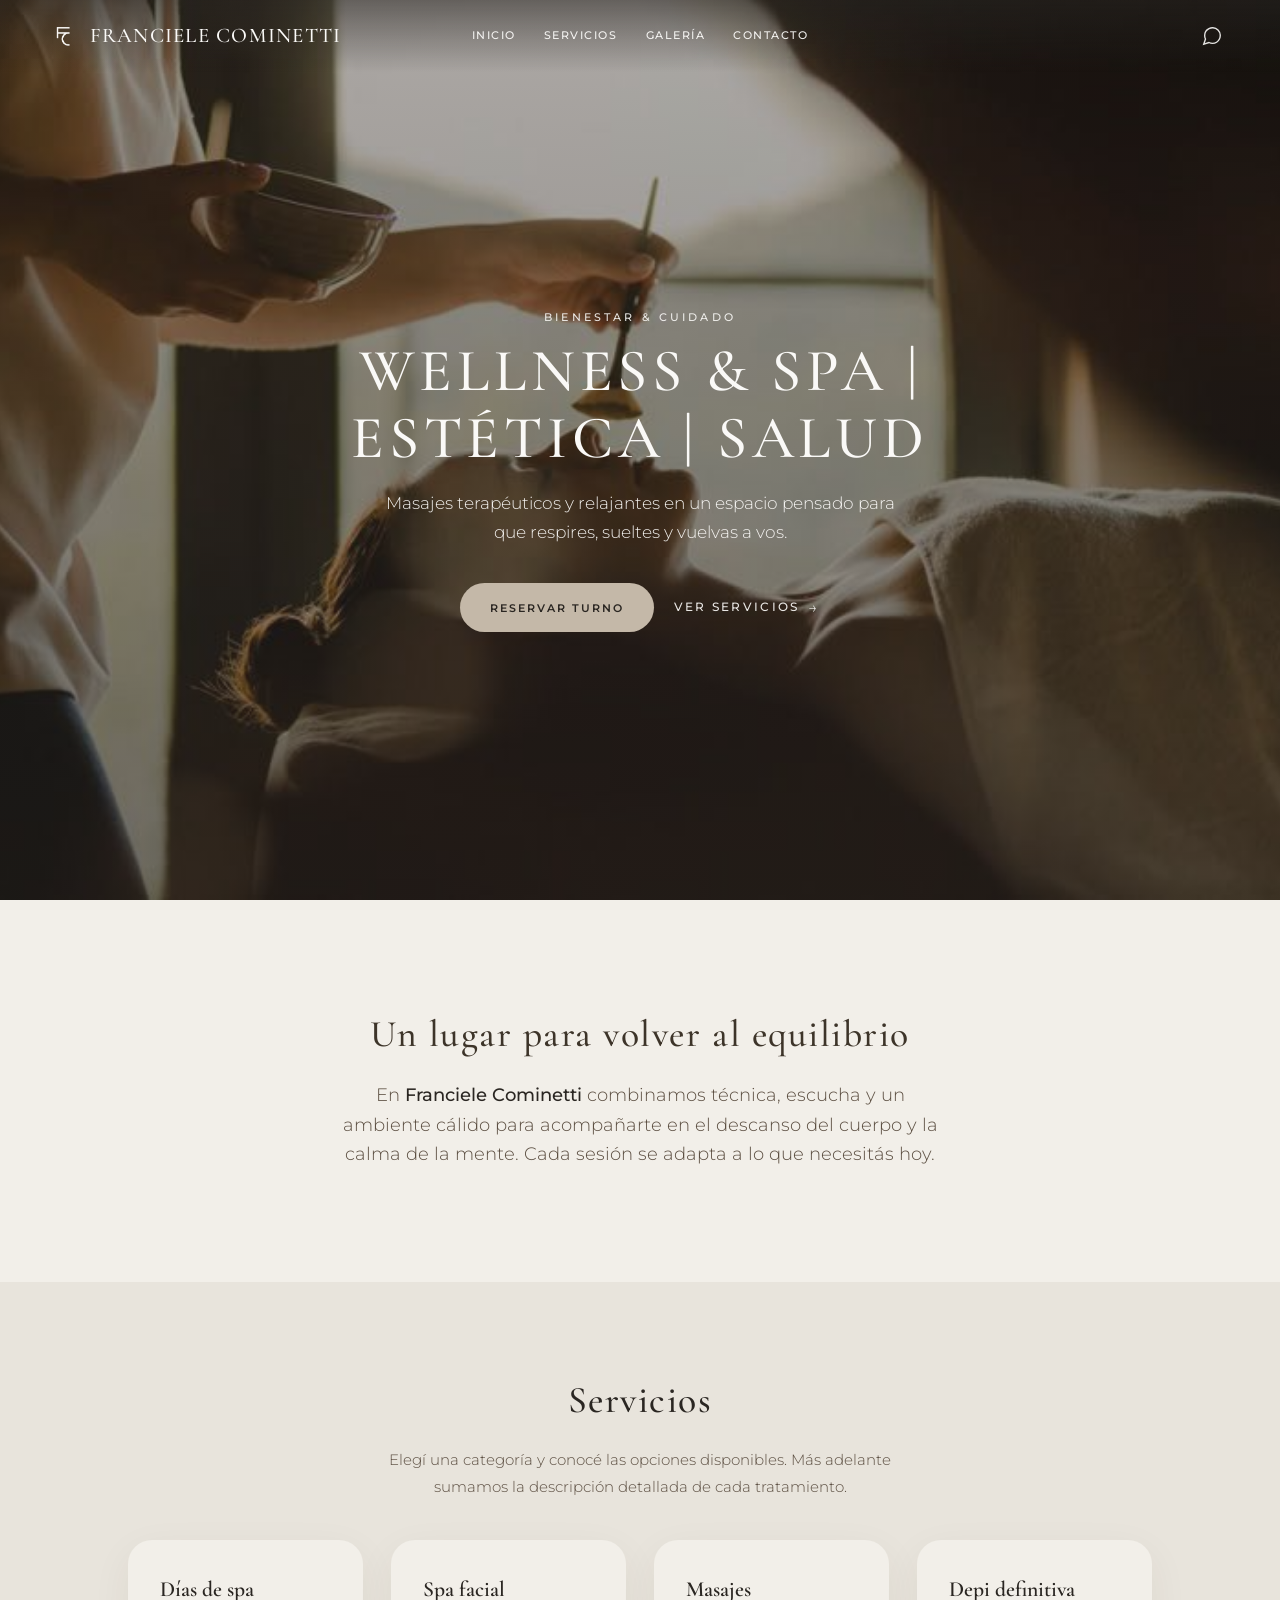
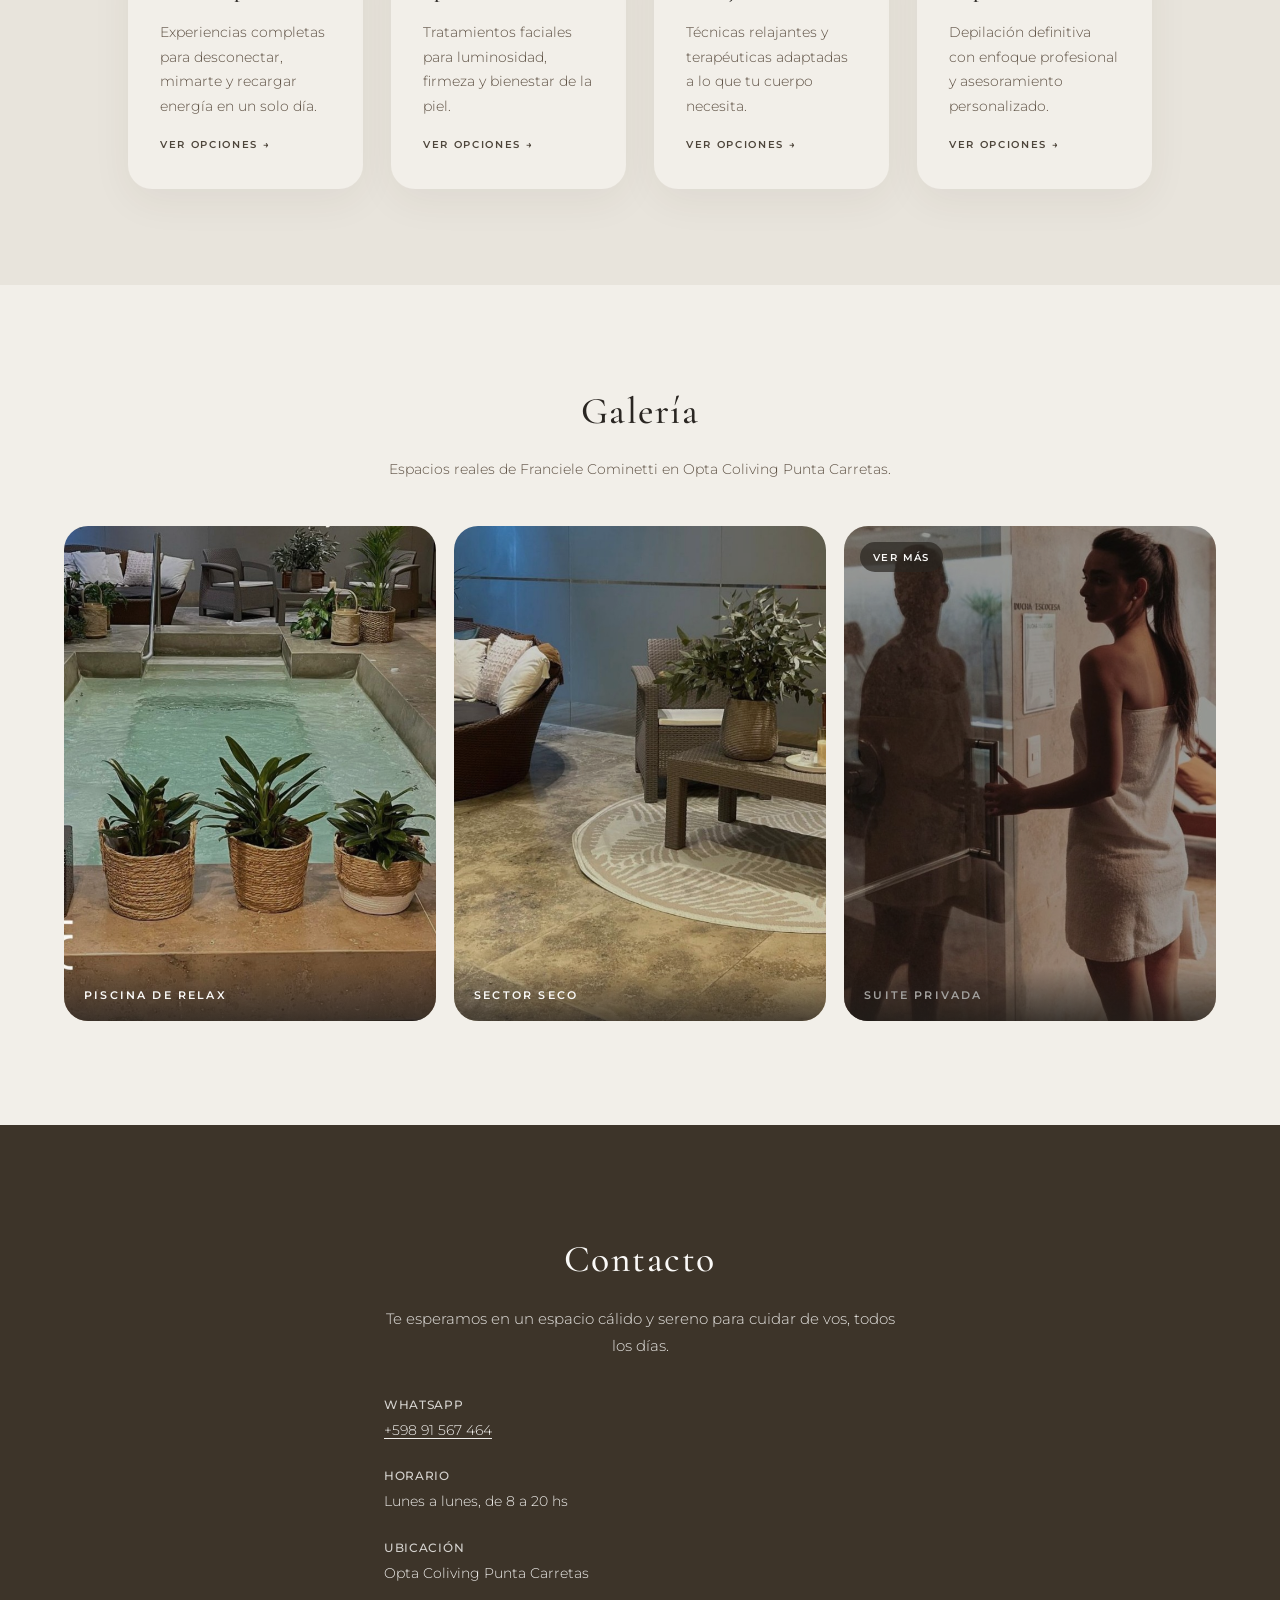
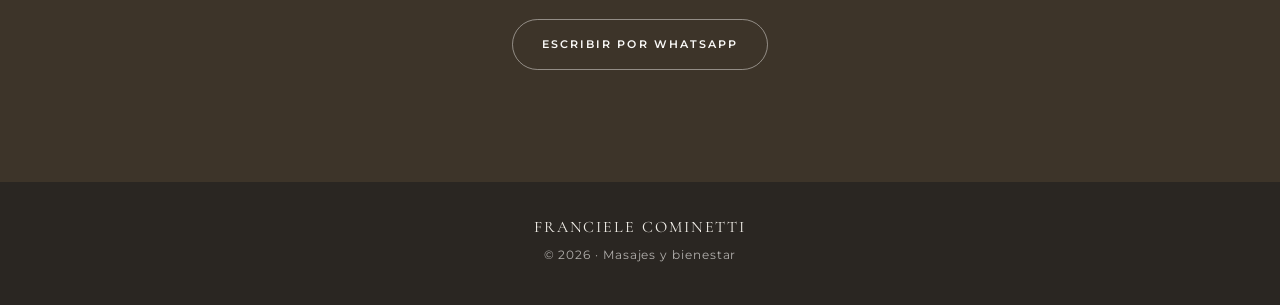
==== commit e983d72b: "Sacar boton" ====
--- a/index.html
+++ b/index.html
@@ -25,7 +25,6 @@
       <nav class="nav" id="primary-nav" aria-label="Principal">
         <a href="index.html#inicio">Inicio</a>
         <a href="index.html#servicios">Servicios</a>
-        <a href="reservar.html">Reservar</a>
         <a href="index.html#galeria">Galería</a>
         <a href="index.html#contacto">Contacto</a>
       </nav>
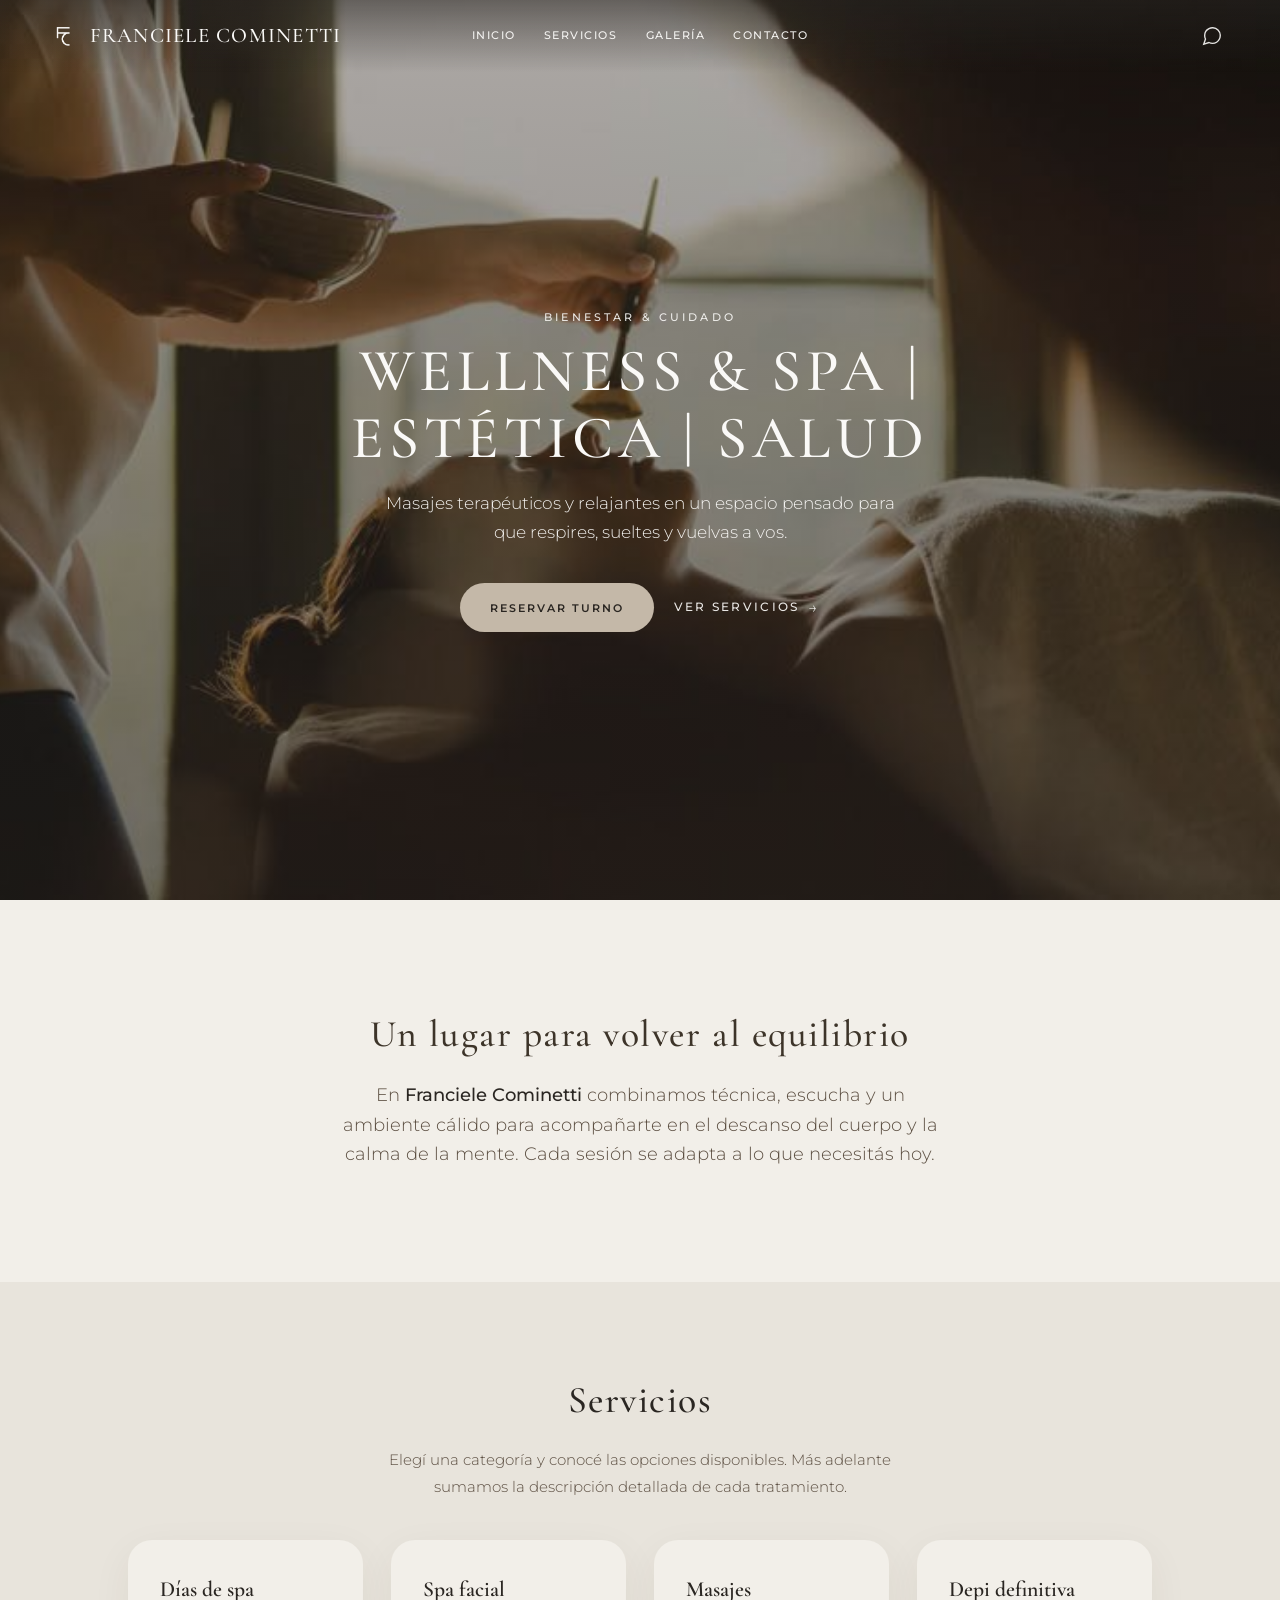
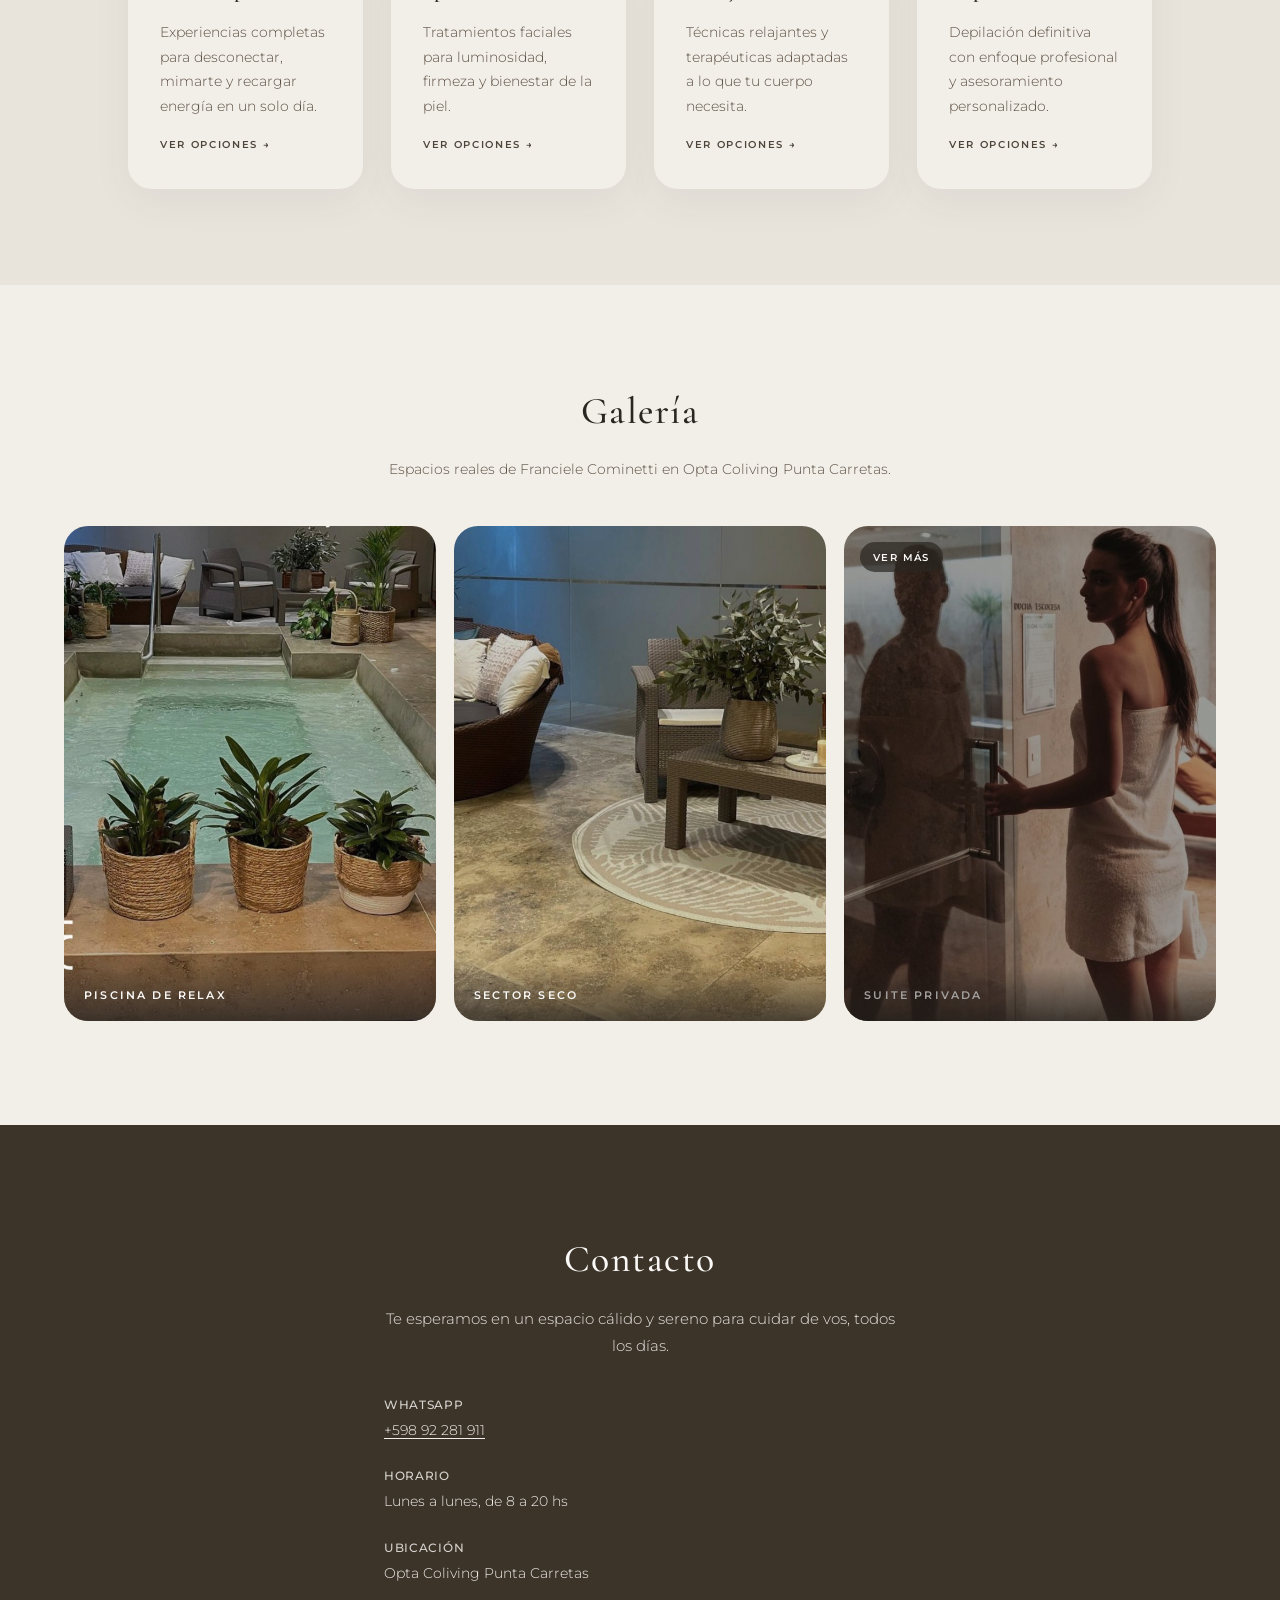
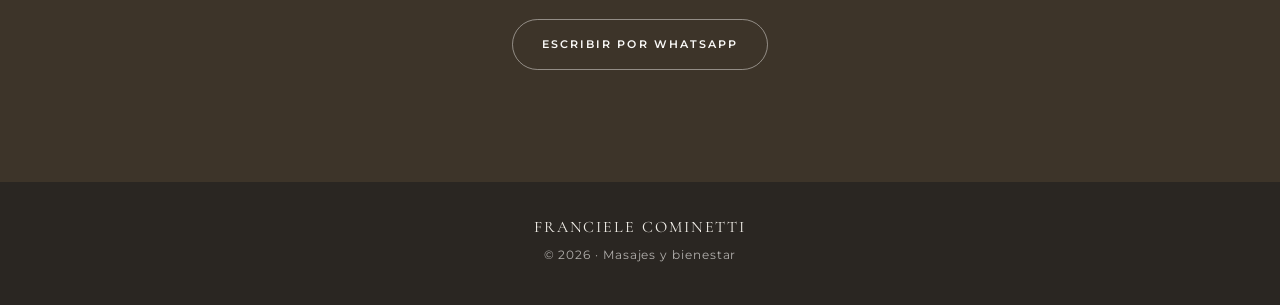
==== commit 06e7ef95: "Numero prueba" ====
--- a/index.html
+++ b/index.html
@@ -179,11 +179,11 @@
             Te esperamos en un espacio cálido y sereno para cuidar de vos, todos los días.
           </p>
           <div class="contact__block">
-            <p><strong>WhatsApp</strong><br /><a href="https://wa.me/59891567464">+598 91 567 464</a></p>
+            <p><strong>WhatsApp</strong><br /><a href="https://wa.me/59892281911">+598 92 281 911</a></p>
             <p><strong>Horario</strong><br />Lunes a lunes, de 8 a 20 hs</p>
             <p><strong>Ubicación</strong><br />Opta Coliving Punta Carretas</p>
           </div>
-          <a class="btn btn--primary btn--outline" href="https://wa.me/59891567464">Escribir por WhatsApp</a>
+          <a class="btn btn--primary btn--outline" href="https://wa.me/59892281911">Escribir por WhatsApp</a>
         </div>
       </section>
     </main>
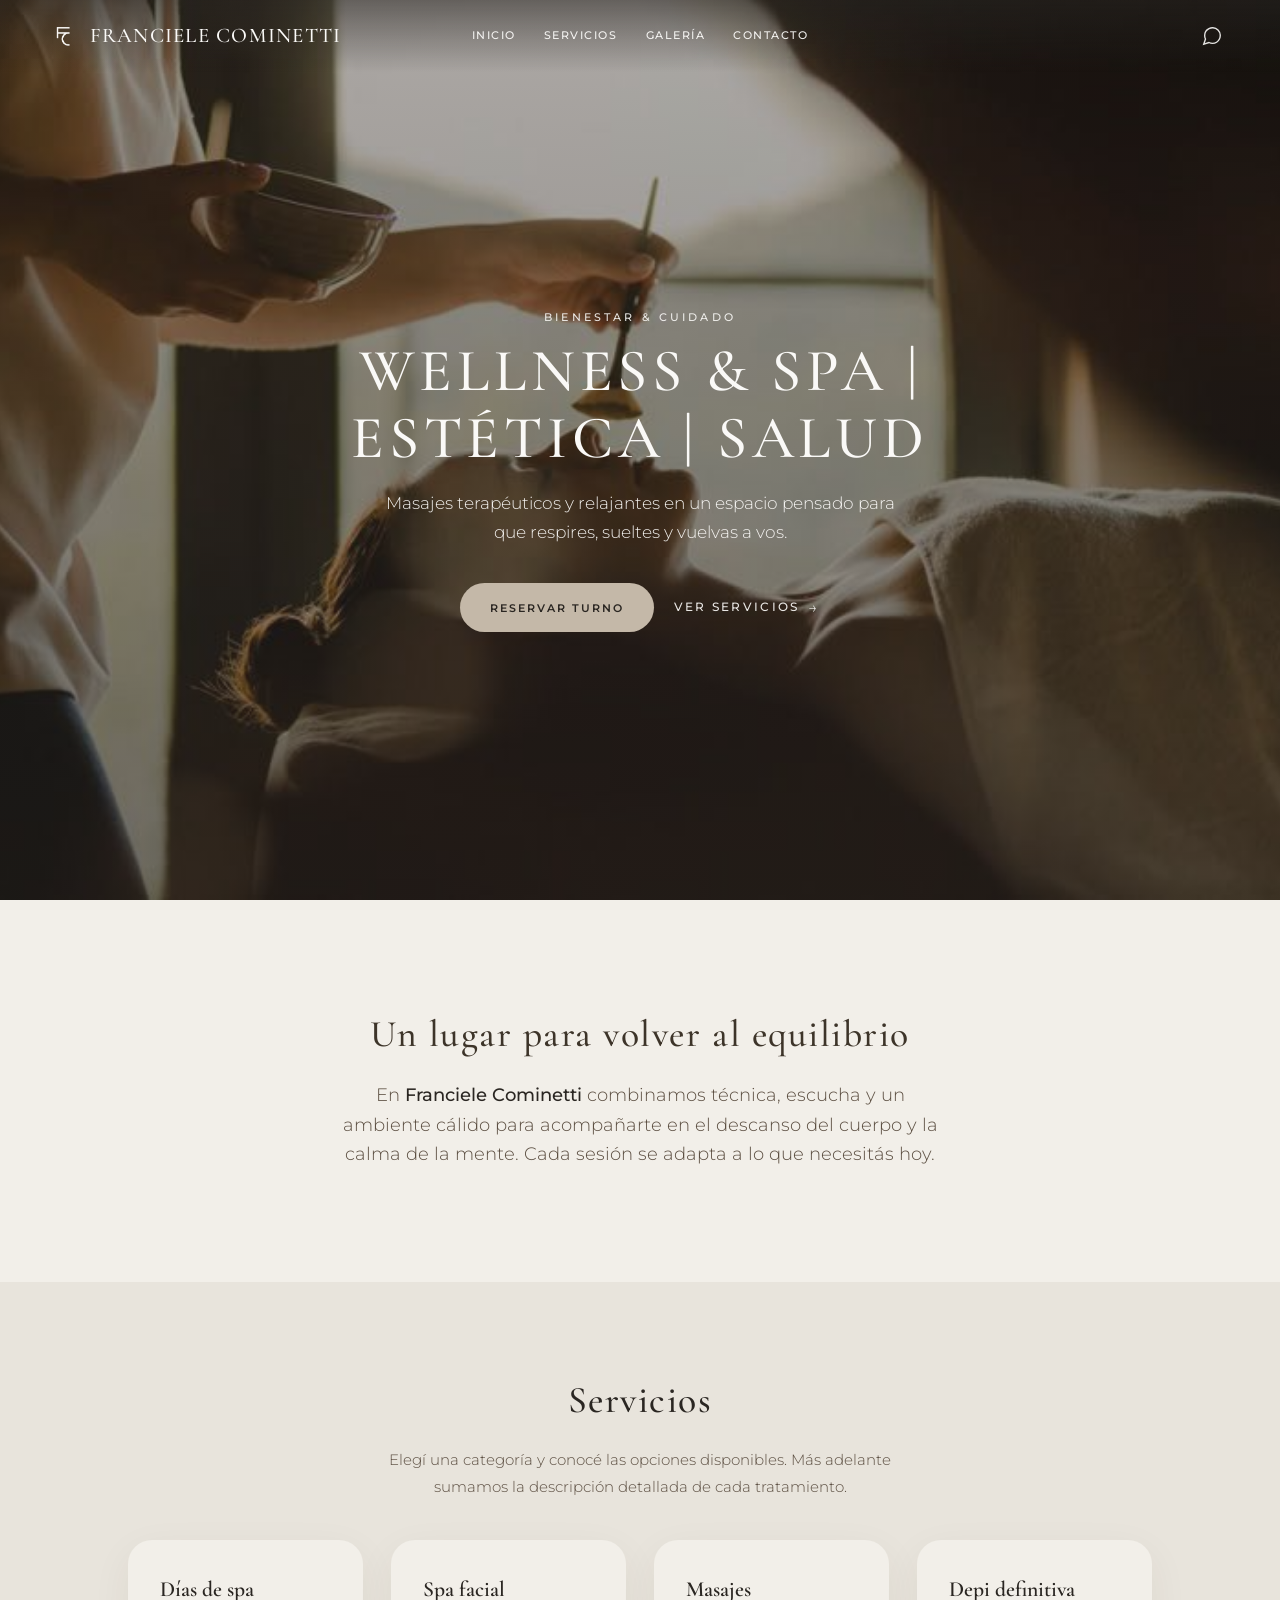
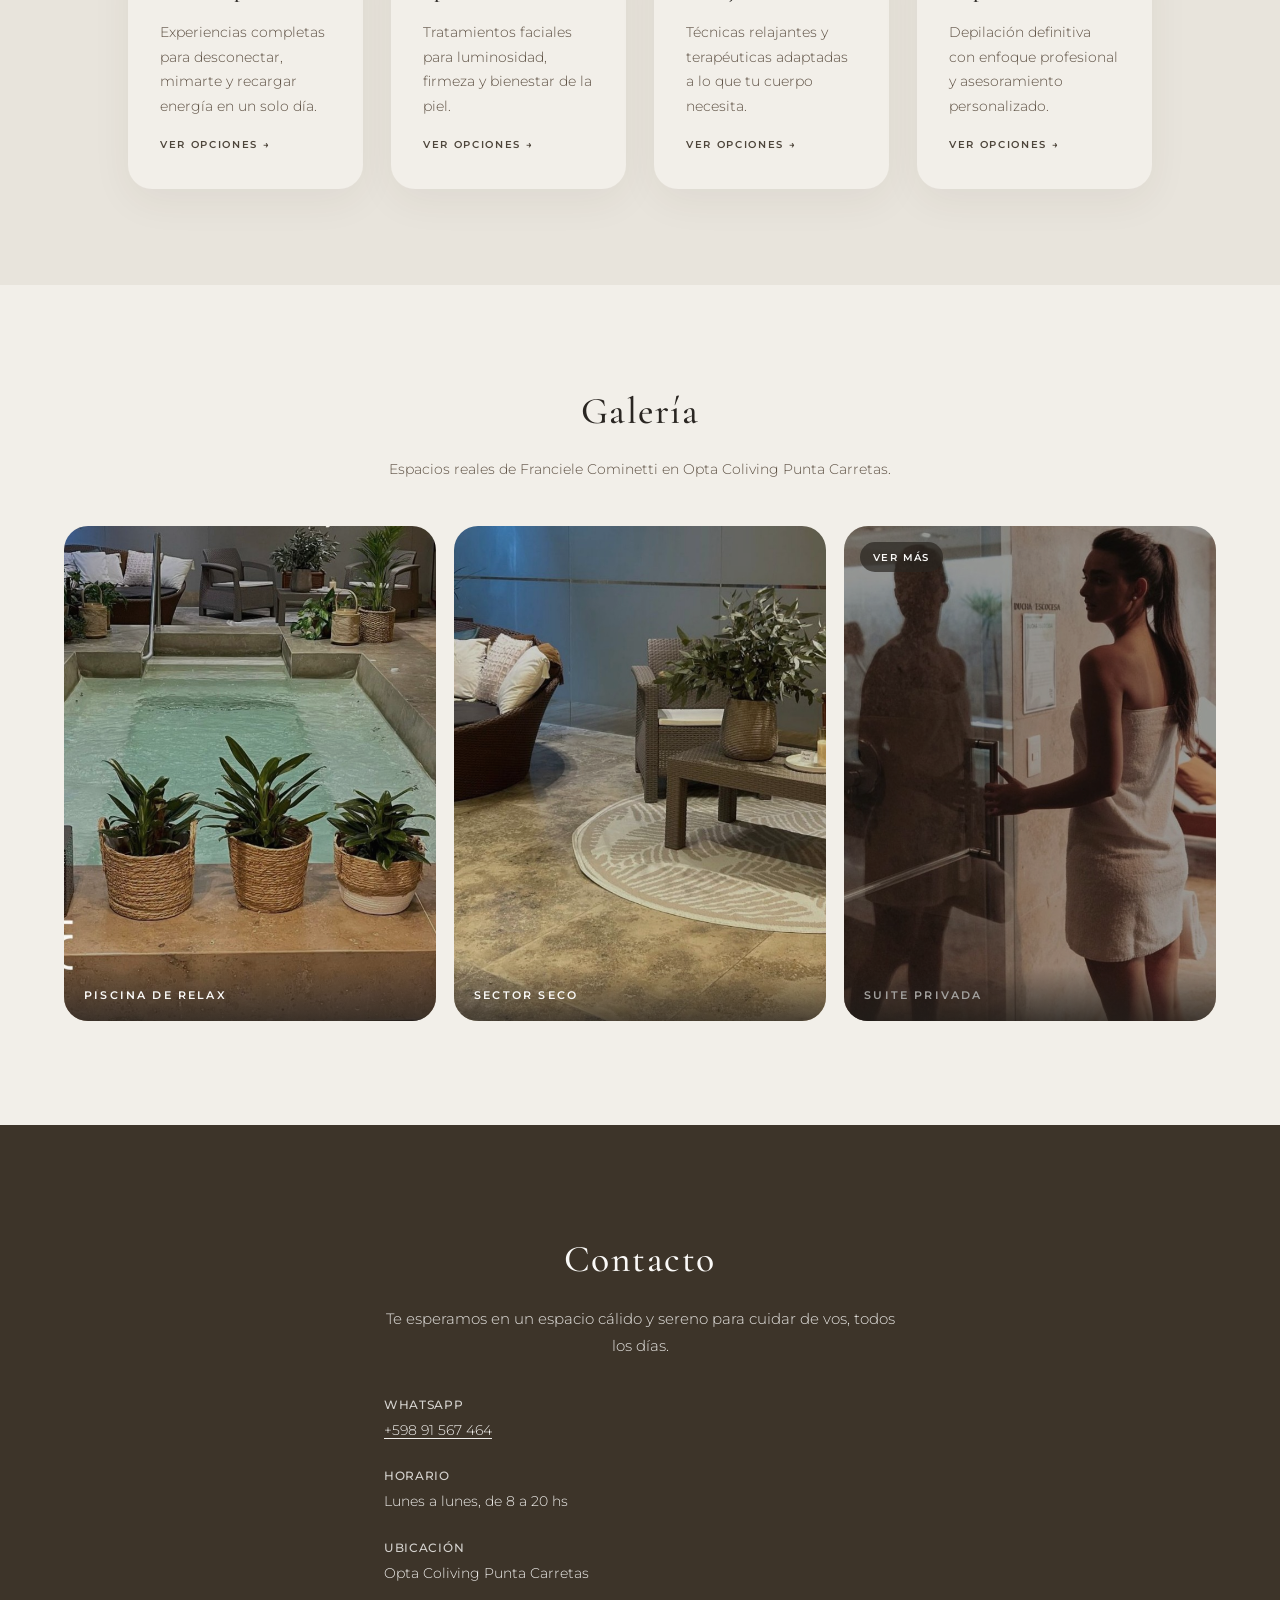
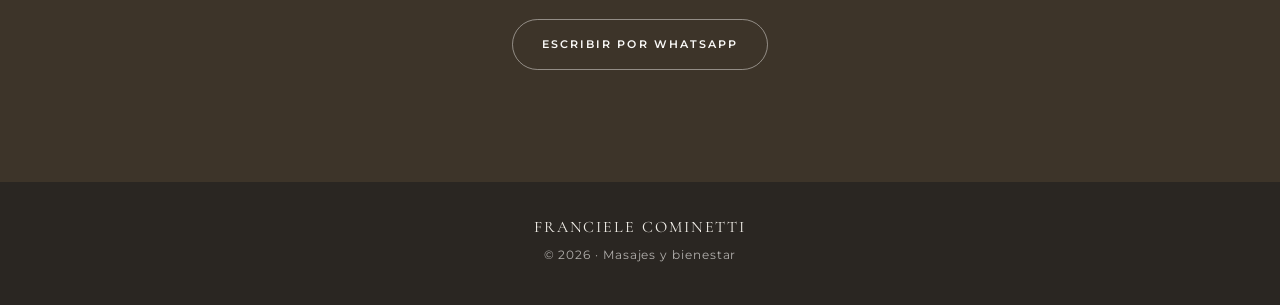
==== commit 09fa3b51: "Numero actualizado" ====
--- a/index.html
+++ b/index.html
@@ -179,11 +179,11 @@
             Te esperamos en un espacio cálido y sereno para cuidar de vos, todos los días.
           </p>
           <div class="contact__block">
-            <p><strong>WhatsApp</strong><br /><a href="https://wa.me/59892281911">+598 92 281 911</a></p>
+            <p><strong>WhatsApp</strong><br /><a href="https://wa.me/59891567464">+598 91 567 464</a></p>
             <p><strong>Horario</strong><br />Lunes a lunes, de 8 a 20 hs</p>
             <p><strong>Ubicación</strong><br />Opta Coliving Punta Carretas</p>
           </div>
-          <a class="btn btn--primary btn--outline" href="https://wa.me/59892281911">Escribir por WhatsApp</a>
+          <a class="btn btn--primary btn--outline" href="https://wa.me/59891567464">Escribir por WhatsApp</a>
         </div>
       </section>
     </main>
